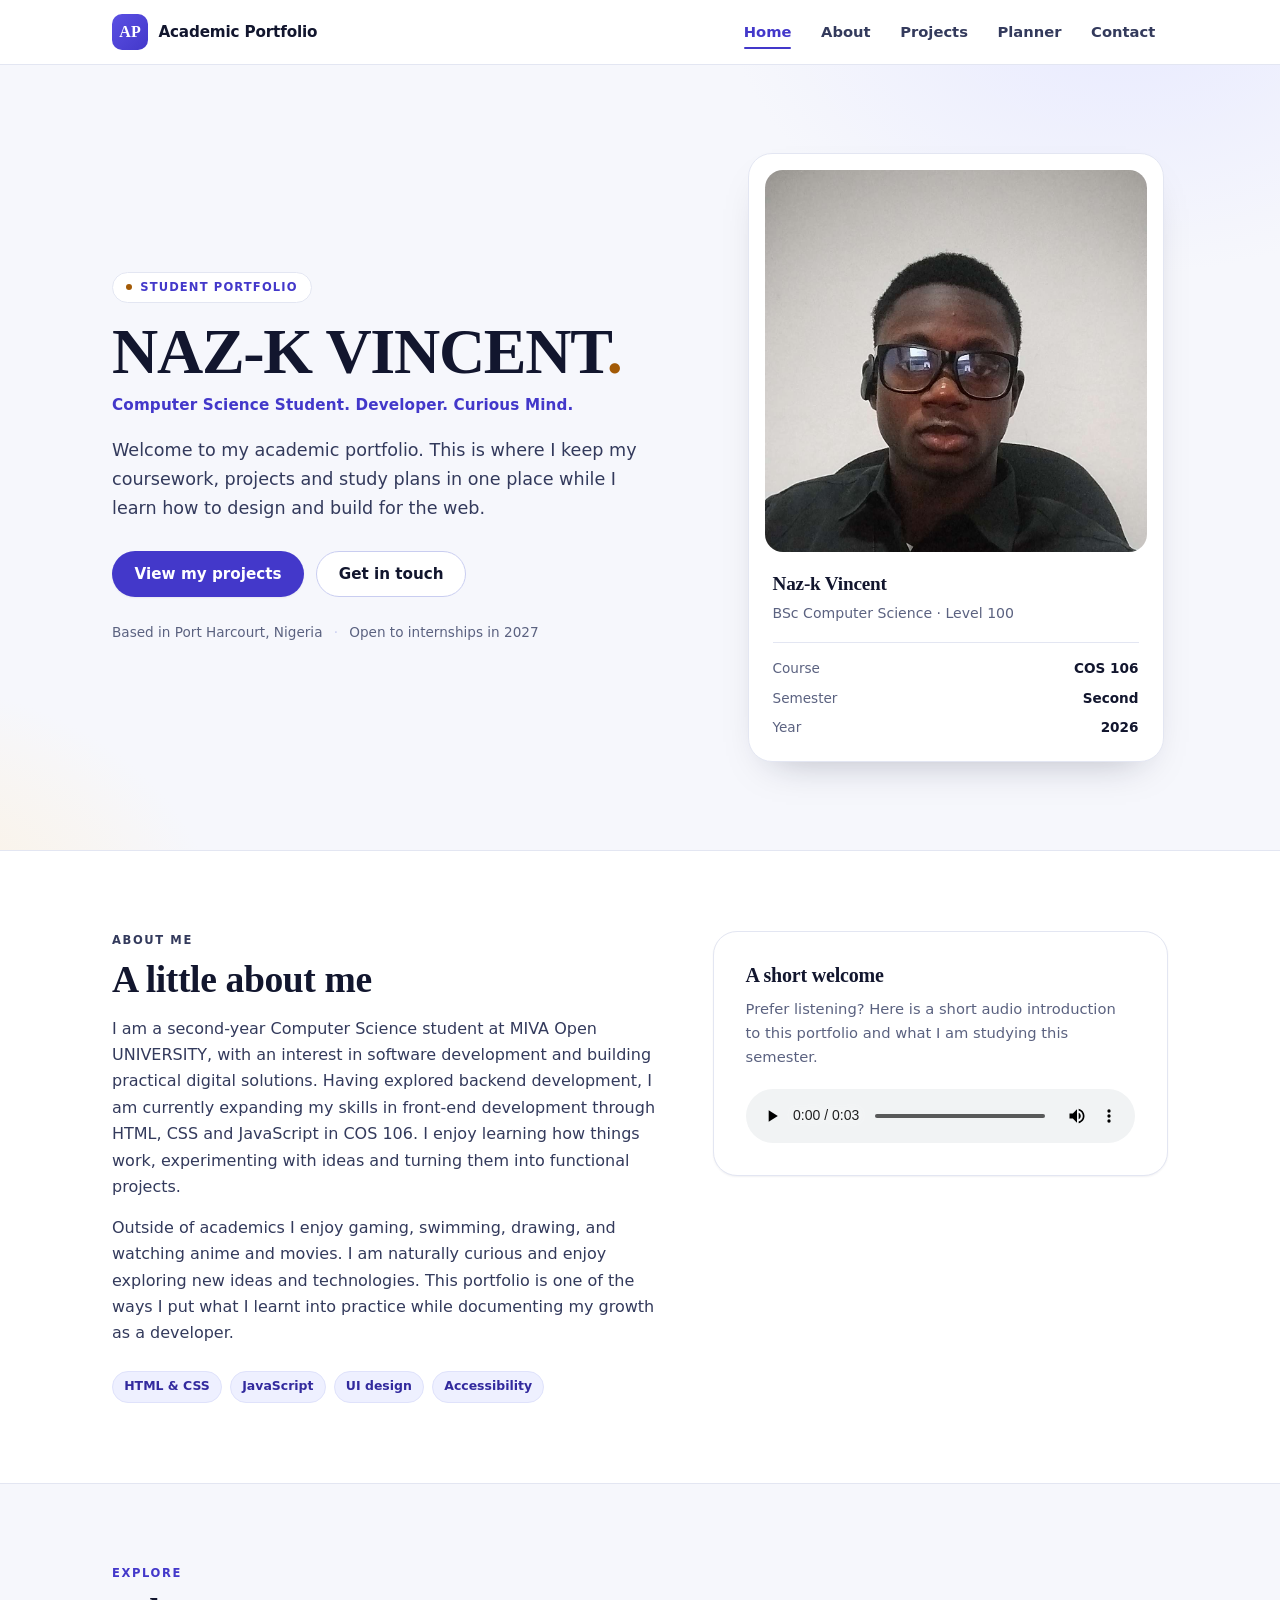
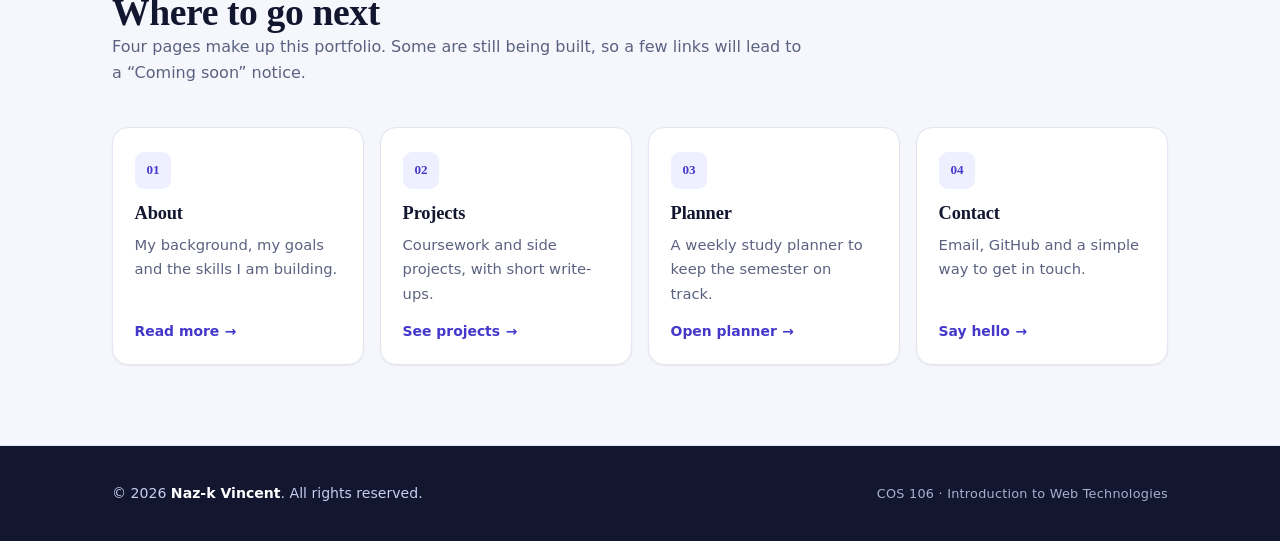
==== index.html @ e537ea24 "Stage 2 & 3: About and Projects pages - 14/11/2026 Adds the About page with a JS-built filterable sk" ====
<!DOCTYPE html>
<html lang="en">
<head>
  <meta charset="utf-8">
  <meta name="viewport" content="width=device-width, initial-scale=1">
  <title>Naz-k Vincent | Student Portfolio — COS 106</title>
  <meta name="description" content="Student portfolio of Naz-k Vincent, built for COS 106 — Introduction to Web Technologies. Explore my biography, projects, study planner and contact details.">
  <meta name="author" content="Naz-k Vincent">
  <meta name="theme-color" content="#ffffff">
  <link rel="icon" href="images/favicon.svg" type="image/svg+xml">
  <link rel="stylesheet" href="css/style.css">
  <!-- If JavaScript is switched off the menu cannot be toggled, so show the
       links and hide the hamburger button instead of trapping them. -->
  <noscript>
    <style>
      .nav-toggle { display: none; }
      .primary-nav { display: block !important; }
    </style>
  </noscript>
</head>
<body>
  <a class="skip-link" href="#main">Skip to main content</a>

  <header class="site-header">
    <div class="container header-inner">
      <a class="brand" href="index.html">
        <span class="brand-mark" aria-hidden="true">AP</span>
        <span class="brand-text">Academic Portfolio</span>
      </a>

      <button class="nav-toggle" type="button" aria-expanded="false" aria-controls="primary-nav" aria-label="Menu">
        <span class="nav-toggle-bar" aria-hidden="true"></span>
        <span class="nav-toggle-bar" aria-hidden="true"></span>
        <span class="nav-toggle-bar" aria-hidden="true"></span>
      </button>

      <nav class="primary-nav" id="primary-nav" aria-label="Main">
        <ul class="nav-list">
          <li><a class="nav-link" href="index.html" aria-current="page">Home</a></li>
          <li><a class="nav-link" href="about.html">About</a></li>
          <li><a class="nav-link" href="projects.html">Projects</a></li>
          <li><a class="nav-link" href="planner.html">Planner</a></li>
          <li><a class="nav-link" href="contact.html">Contact</a></li>
        </ul>
      </nav>
    </div>
  </header>

  <main id="main">
    <!-- Hero: who this portfolio belongs to and what it is for -->
    <section class="hero" aria-labelledby="hero-title">
      <div class="container hero-grid">
        <div class="hero-copy">
          <p class="eyebrow">Student portfolio</p>
          <h1 class="hero-title" id="hero-title">NAZ-K VINCENT<span class="dot">.</span></h1>
          <p class="hero-role">Computer Science Student. Developer. Curious Mind.</p>
          <p class="hero-lead">
            Welcome to my academic portfolio. This is where I keep my coursework,
            projects and study plans in one place while I learn how to design and
            build for the web.
          </p>
          <div class="hero-actions">
            <a class="btn btn-primary" href="projects.html">View my projects</a>
            <a class="btn btn-ghost" href="contact.html">Get in touch</a>
          </div>
          <p class="hero-meta">
            <span>Based in Port Harcourt, Nigeria</span>
            <span class="hero-meta-item">Open to internships in 2027</span>
          </p>
        </div>

        <article class="profile-card" aria-label="Profile summary">
          <img class="profile-photo" src="images/my-profile.jpeg" alt="Portrait of Naz-k Vincent" width="1080" height="1920">
          <div class="profile-body">
            <p class="profile-name">Naz-k Vincent</p>
            <p class="profile-role">BSc Computer Science · Level 100</p>
            <dl class="profile-facts">
              <div class="profile-fact">
                <dt>Course</dt>
                <dd>COS 106</dd>
              </div>
              <div class="profile-fact">
                <dt>Semester</dt>
                <dd>Second</dd>
              </div>
              <div class="profile-fact">
                <dt>Year</dt>
                <dd>2026</dd>
              </div>
            </dl>
          </div>
        </article>
      </div>
    </section>

    <!-- Short biography plus the welcome audio -->
    <section class="section" aria-labelledby="about-title">
      <div class="container split">
        <div class="bio">
          <p class="section-label">About me</p>
          <h2 class="section-title" id="about-title">A little about me</h2>
          <p>
            I am a second-year Computer Science student at MIVA Open UNIVERSITY,
            with an interest in software development and building practical digital solutions.
            Having explored backend development, I am currently expanding my skills in front-end development through HTML,
            CSS and JavaScript in COS 106. I enjoy learning how things work, experimenting with ideas and turning them
            into functional projects.
          </p>
          <p>
            Outside of academics I enjoy gaming, swimming, drawing, and watching anime and movies. I am naturally curious and enjoy
            exploring new ideas and technologies. This portfolio is one of the ways I put what I learnt into practice while documenting
            my growth as a developer.
          </p>
          <ul class="tag-list" aria-label="Interests">
            <li class="tag">HTML &amp; CSS</li>
            <li class="tag">JavaScript</li>
            <li class="tag">UI design</li>
            <li class="tag">Accessibility</li>
          </ul>
        </div>

        <article class="panel" aria-labelledby="audio-title">
          <h3 class="panel-title" id="audio-title">A short welcome</h3>
          <p>
            Prefer listening? Here is a short audio introduction to this
            portfolio and what I am studying this semester.
          </p>
          <audio class="audio-player" controls preload="metadata" src="media/welcome-intro.wav">
            Your browser does not support the audio element.
            <a href="media/welcome-intro.wav">Download the welcome audio</a> instead.
          </audio>
        </article>
      </div>
    </section>

    <!-- Quick links to the other pages -->
    <section class="section section-alt" aria-labelledby="explore-title">
      <div class="container">
        <p class="section-label">Explore</p>
        <h2 class="section-title" id="explore-title">Where to go next</h2>
        <p class="section-lead">
          Four pages make up this portfolio. Some are still being built, so a
          few links will lead to a “Coming soon” notice.
        </p>

        <div class="card-grid">
          <a class="card" href="about.html">
            <span class="card-index" aria-hidden="true">01</span>
            <h3 class="card-title">About</h3>
            <p class="card-text">My background, my goals and the skills I am building.</p>
            <span class="card-arrow">Read more <span aria-hidden="true">→</span></span>
          </a>

          <a class="card" href="projects.html">
            <span class="card-index" aria-hidden="true">02</span>
            <h3 class="card-title">Projects</h3>
            <p class="card-text">Coursework and side projects, with short write-ups.</p>
            <span class="card-arrow">See projects <span aria-hidden="true">→</span></span>
          </a>

          <a class="card" href="planner.html">
            <span class="card-index" aria-hidden="true">03</span>
            <h3 class="card-title">Planner</h3>
            <p class="card-text">A weekly study planner to keep the semester on track.</p>
            <span class="card-arrow">Open planner <span aria-hidden="true">→</span></span>
          </a>

          <a class="card" href="contact.html">
            <span class="card-index" aria-hidden="true">04</span>
            <h3 class="card-title">Contact</h3>
            <p class="card-text">Email, GitHub and a simple way to get in touch.</p>
            <span class="card-arrow">Say hello <span aria-hidden="true">→</span></span>
          </a>
        </div>
      </div>
    </section>
  </main>

  <footer class="site-footer">
    <div class="container footer-inner">
      <p class="footer-copy">© 2026 <strong>Naz-k Vincent</strong>. All rights reserved.</p>
      <p class="footer-meta">COS 106 · Introduction to Web Technologies</p>
    </div>
  </footer>

  <script src="js/main.js"></script>
</body>
</html>
---- css/style.css ----
/* ==========================================================================
   Academic Portfolio — shared stylesheet
   COS 106 · Stage 1

   Mobile-first: the base rules below style the phone layout, and each
   @media (min-width: ...) block adds the wider layouts on top.

   Contents
     1. Design tokens (CSS variables)
     2. Base reset and typography
     3. Layout helpers
     4. Header and navigation
     5. Buttons
     6. Hero
     7. Sections, cards and panels
     8. Footer
     9. Placeholder pages
    10. About page
    11. Projects page
    12. Keyframes and reduced motion
   ========================================================================== */

/* 1. Design tokens --------------------------------------------------------
   Every colour/spacing value lives here once. Change a value here and it
   updates across every page, because all pages share this one file. */
:root {
  /* Text colours */
  --ink: #12162e;            /* headings, main text */
  --ink-2: #333a5c;          /* nav links, secondary text */
  --muted: #5b6280;          /* captions, descriptions */

  /* Surfaces and borders */
  --bg: #ffffff;
  --bg-soft: #f6f7fc;
  --line: #e3e6f2;
  --line-strong: #c9cdf0;

  /* Brand colours */
  --accent: #4338ca;         /* indigo: buttons, links, active nav */
  --accent-strong: #322a9e;
  --accent-soft: #eef0ff;
  --gold: #a35a06;           /* small warm accent, readable on white */
  --gold-soft: #fdf4e6;

  /* Type */
  --font-sans: "Segoe UI", system-ui, -apple-system, "Helvetica Neue", Arial, sans-serif;
  --font-display: "Iowan Old Style", "Palatino Linotype", Palatino, Georgia, "Times New Roman", serif;

  /* Effects and shape */
  --shadow-sm: 0 1px 2px rgba(18, 22, 46, 0.06);
  --shadow-md: 0 18px 40px -24px rgba(18, 22, 46, 0.35);
  --radius-sm: 10px;
  --radius: 16px;
  --radius-lg: 24px;

  /* Layout */
  --max-width: 1120px;
  --gutter: 1.25rem;
  --section-gap: clamp(2.75rem, 7vw, 5rem);

  color-scheme: light;
}

/* 2. Base reset and typography ------------------------------------------- */
*,
*::before,
*::after {
  box-sizing: border-box;
}

html {
  -webkit-text-size-adjust: 100%;
  scroll-behavior: smooth;
}

body {
  /* Flex column keeps the footer at the bottom of short pages. */
  display: flex;
  flex-direction: column;
  min-height: 100vh;
  min-height: 100dvh;
  margin: 0;
  background: var(--bg);
  color: var(--ink);
  font-family: var(--font-sans);
  font-size: 1rem;
  line-height: 1.65;
  -webkit-font-smoothing: antialiased;
}

main {
  /* flex: 1 pushes the footer down when the page is short. */
  flex: 1 0 auto;
}

h1,
h2,
h3 {
  margin: 0;
  font-family: var(--font-display);
  font-weight: 700;
  line-height: 1.15;
  letter-spacing: -0.01em;
}

p {
  margin: 0;
}

a {
  color: var(--accent);
  text-underline-offset: 2px;
}

img {
  display: block;
  max-width: 100%;
  height: auto;
}

code {
  font-family: "Consolas", "Courier New", monospace;
}

/* A single visible focus ring for keyboards, everywhere on the site. */
:focus-visible {
  outline: 2px solid var(--accent);
  outline-offset: 3px;
}

::selection {
  background: var(--accent);
  color: #ffffff;
}

/* 3. Layout helpers ------------------------------------------------------ */
.container {
  width: 100%;
  max-width: var(--max-width);
  margin-inline: auto;
  padding-inline: var(--gutter);
}

/* Hides text visually but keeps it available to screen readers. */
.visually-hidden {
  position: absolute;
  width: 1px;
  height: 1px;
  margin: -1px;
  padding: 0;
  overflow: hidden;
  clip: rect(0 0 0 0);
  white-space: nowrap;
  border: 0;
}

/* Keyboard users get this link as the very first thing on the page. */
.skip-link {
  position: absolute;
  top: 0.75rem;
  left: 0.75rem;
  z-index: 100;
  padding: 0.6rem 1rem;
  border-radius: var(--radius-sm);
  background: var(--ink);
  color: #ffffff;
  font-weight: 600;
  text-decoration: none;
  transform: translateY(-200%);
  transition: transform 0.2s ease;
}

.skip-link:focus {
  transform: translateY(0);
}

/* 4. Header and navigation ----------------------------------------------- */
.site-header {
  position: sticky;
  top: 0;
  z-index: 50;
  background: rgba(255, 255, 255, 0.94);
  border-bottom: 1px solid var(--line);
  -webkit-backdrop-filter: blur(10px);
  backdrop-filter: blur(10px);
}

.header-inner {
  display: flex;
  flex-wrap: wrap;
  align-items: center;
  justify-content: space-between;
  gap: 0.5rem 0.75rem;
  padding-block: 0.75rem;
}

.brand {
  display: inline-flex;
  align-items: center;
  gap: 0.65rem;
  color: var(--ink);
  font-size: 0.95rem;
  font-weight: 700;
  letter-spacing: -0.01em;
  text-decoration: none;
  white-space: nowrap;
}

.brand-mark {
  display: grid;
  place-items: center;
  width: 2.25rem;
  height: 2.25rem;
  border-radius: var(--radius-sm);
  background: linear-gradient(135deg, #5b50e3, var(--accent));
  color: #ffffff;
  font-family: var(--font-display);
  font-size: 1rem;
  font-weight: 700;
  letter-spacing: 0;
}

/* Hamburger button: three bars drawn with spans (visible only on mobile). */
.nav-toggle {
  display: inline-flex;
  flex-direction: column;
  justify-content: center;
  gap: 5px;
  width: 2.75rem;
  height: 2.75rem;
  padding: 0;
  border: 1px solid var(--line);
  border-radius: var(--radius-sm);
  background: #ffffff;
  cursor: pointer;
  transition: border-color 0.2s ease, background-color 0.2s ease;
}

.nav-toggle:hover {
  border-color: var(--line-strong);
  background: var(--bg-soft);
}

.nav-toggle-bar {
  display: block;
  width: 18px;
  height: 2px;
  margin-inline: auto;
  border-radius: 2px;
  background: var(--ink);
  transition: transform 0.25s ease, opacity 0.2s ease;
}

/* When the menu is open (aria-expanded="true") the bars form an X.
   Setting the attribute in JS is enough to trigger this CSS. */
.nav-toggle[aria-expanded="true"] .nav-toggle-bar:nth-child(1) {
  transform: translateY(7px) rotate(45deg);
}

.nav-toggle[aria-expanded="true"] .nav-toggle-bar:nth-child(2) {
  opacity: 0;
}

.nav-toggle[aria-expanded="true"] .nav-toggle-bar:nth-child(3) {
  transform: translateY(-7px) rotate(-45deg);
}

/* Mobile menu panel: hidden until JS adds .is-open. It sits on its own
   row inside the header because of flex-wrap on .header-inner. */
.primary-nav {
  display: none;
  flex-basis: 100%;
  padding-block: 0.35rem 0.15rem;
  border-top: 1px solid var(--line);
  margin-top: 0.35rem;
}

.primary-nav.is-open {
  display: block;
  animation: nav-in 0.22s ease both;
}

.nav-list {
  display: flex;
  flex-direction: column;
  gap: 0.15rem;
  margin: 0;
  padding: 0;
  list-style: none;
}

.nav-link {
  display: block;
  padding: 0.65rem 0.75rem;
  border-radius: 8px;
  color: var(--ink-2);
  font-size: 0.95rem;
  font-weight: 600;
  text-decoration: none;
  transition: background-color 0.2s ease, color 0.2s ease;
}

.nav-link:hover {
  background: var(--bg-soft);
  color: var(--accent);
}

/* The current page is marked with aria-current="page" in the HTML.
   Styling that attribute means the visual state can never drift out of
   sync with what a screen reader is told. */
.nav-link[aria-current="page"] {
  background: var(--accent-soft);
  color: var(--accent);
}

/* 5. Buttons ------------------------------------------------------------- */
.btn {
  display: inline-flex;
  align-items: center;
  justify-content: center;
  gap: 0.5rem;
  padding: 0.8rem 1.35rem;
  border: 1px solid transparent;
  border-radius: 999px;
  font-family: inherit;
  font-size: 0.95rem;
  font-weight: 600;
  line-height: 1.2;
  text-decoration: none;
  cursor: pointer;
  transition: transform 0.2s ease, background-color 0.2s ease,
    border-color 0.2s ease, color 0.2s ease, box-shadow 0.2s ease;
}

.btn-primary {
  background: var(--accent);
  color: #ffffff;
  box-shadow: var(--shadow-sm);
}

.btn-primary:hover {
  background: var(--accent-strong);
  box-shadow: var(--shadow-md);
  transform: translateY(-2px);
}

.btn-ghost {
  background: #ffffff;
  border-color: var(--line-strong);
  color: var(--ink);
}

.btn-ghost:hover {
  border-color: var(--accent);
  color: var(--accent);
  transform: translateY(-2px);
}

/* 6. Hero ---------------------------------------------------------------- */
.hero {
  position: relative;
  isolation: isolate;
  overflow: hidden;
  padding-block: clamp(2.5rem, 8vw, 5.5rem);
  background: var(--bg-soft);
  border-bottom: 1px solid var(--line);
}

/* Two soft colour washes behind the hero content. */
.hero::before {
  content: "";
  position: absolute;
  inset: 0;
  z-index: -1;
  background: radial-gradient(42rem 30rem at 88% -10%, #e7e9ff 0%, transparent 60%),
    radial-gradient(36rem 26rem at -10% 110%, #fdf1dc 0%, transparent 60%);
}

.hero-grid {
  display: grid;
  gap: clamp(2rem, 6vw, 3.5rem);
  align-items: center;
}

.hero-copy > * {
  /* Each direct child fades up on load; the delays stagger them. */
  animation: rise-in 0.7s cubic-bezier(0.2, 0.7, 0.3, 1) both;
}

.hero-copy > :nth-child(1) {
  animation-delay: 0.04s;
}

.hero-copy > :nth-child(2) {
  animation-delay: 0.1s;
}

.hero-copy > :nth-child(3) {
  animation-delay: 0.16s;
}

.hero-copy > :nth-child(4) {
  animation-delay: 0.22s;
}

.hero-copy > :nth-child(5) {
  animation-delay: 0.28s;
}

.hero-copy > :nth-child(6) {
  animation-delay: 0.34s;
}

.eyebrow {
  display: inline-flex;
  align-items: center;
  gap: 0.5rem;
  padding: 0.3rem 0.8rem;
  border: 1px solid var(--line);
  border-radius: 999px;
  background: #ffffff;
  color: var(--accent);
  font-size: 0.72rem;
  font-weight: 700;
  letter-spacing: 0.1em;
  text-transform: uppercase;
}

.eyebrow::before {
  content: "";
  width: 0.4rem;
  height: 0.4rem;
  border-radius: 50%;
  background: var(--gold);
}

.hero-title {
  margin-top: 1rem;
  font-size: clamp(2.4rem, 6vw, 4rem);
  line-height: 1.02;
  letter-spacing: -0.02em;
}

/* The full stop after the name, in the warm accent colour. */
.hero-title .dot {
  color: var(--gold);
}

.hero-role {
  margin-top: 0.6rem;
  color: var(--accent);
  font-size: 0.95rem;
  font-weight: 600;
  letter-spacing: 0.01em;
}

.hero-lead {
  max-width: 34rem;
  margin-top: 1.1rem;
  color: var(--ink-2);
  font-size: 1.05rem;
}

.hero-actions {
  display: flex;
  flex-wrap: wrap;
  gap: 0.75rem;
  margin-top: 1.75rem;
}

.hero-meta {
  display: flex;
  flex-wrap: wrap;
  gap: 0.25rem 0.7rem;
  margin-top: 1.5rem;
  color: var(--muted);
  font-size: 0.85rem;
}

/* The bullet belongs to the second item, so it can never be left hanging
   at the end of a line when the text wraps on a narrow screen. */
.hero-meta-item::before {
  content: "·";
  margin-right: 0.7rem;
  color: var(--line-strong);
}

/* Profile card ---------------------------------------------------------- */
.profile-card {
  width: 100%;
  max-width: 26rem;
  justify-self: center;
  padding: 1rem;
  border: 1px solid var(--line);
  border-radius: var(--radius-lg);
  background: #ffffff;
  box-shadow: var(--shadow-md);
  animation: rise-in 0.8s cubic-bezier(0.2, 0.7, 0.3, 1) 0.2s both;
}

.profile-photo {
  width: 100%;
  aspect-ratio: 1 / 1;
  object-fit: cover;
  border-radius: calc(var(--radius-lg) - 6px);
  background: var(--accent-soft);
}

.profile-body {
  padding: 1rem 0.5rem 0.4rem;
}

.profile-name {
  font-family: var(--font-display);
  font-size: 1.2rem;
  font-weight: 700;
  letter-spacing: -0.01em;
}

.profile-role {
  margin-top: 0.15rem;
  color: var(--muted);
  font-size: 0.88rem;
}

.profile-facts {
  display: grid;
  gap: 0.45rem;
  margin: 1rem 0 0;
  padding-top: 0.9rem;
  border-top: 1px solid var(--line);
}

.profile-fact {
  display: flex;
  align-items: baseline;
  justify-content: space-between;
  gap: 1rem;
  font-size: 0.85rem;
}

.profile-fact dt {
  color: var(--muted);
}

.profile-fact dd {
  margin: 0;
  font-weight: 600;
  text-align: right;
}

/* Small print used for placeholder instructions. */
.note {
  margin-top: 1rem;
  color: var(--muted);
  font-size: 0.78rem;
  line-height: 1.55;
}

.note code {
  padding: 0.05em 0.3em;
  border: 1px solid var(--line);
  border-radius: 4px;
  background: var(--bg-soft);
  font-size: 0.95em;
  overflow-wrap: anywhere; /* long file names may break instead of overflowing */
}

/* 7. Sections, cards and panels ----------------------------------------- */
.section {
  padding-block: var(--section-gap);
}

.section-alt {
  background: var(--bg-soft);
  border-top: 1px solid var(--line);
  border-bottom: 1px solid var(--line);
}

.section-label {
  margin-bottom: 0.5rem;
  color: var(--accent);
  font-size: 0.72rem;
  font-weight: 700;
  letter-spacing: 0.14em;
  text-transform: uppercase;
}

.section-title {
  font-size: clamp(1.7rem, 3.4vw, 2.35rem);
}

.section-lead {
  max-width: 44rem;
  color: var(--muted);
  font-size: 1rem;
}

/* About section: text column + audio panel column. */
.split {
  display: grid;
  gap: 1.75rem;
}

.bio .section-title {
  margin-bottom: 0.9rem;
}

.bio p + p {
  margin-top: 0.9rem;
}

.bio p {
  max-width: 62ch; /* keeps lines comfortable to read on wide tablets */
  color: var(--ink-2);
}

.tag-list {
  display: flex;
  flex-wrap: wrap;
  gap: 0.5rem;
  margin: 1.5rem 0 0;
  padding: 0;
  list-style: none;
}

.tag {
  padding: 0.3rem 0.7rem;
  border: 1px solid #dfe2fb;
  border-radius: 999px;
  background: var(--accent-soft);
  color: var(--accent-strong);
  font-size: 0.78rem;
  font-weight: 600;
}

.panel {
  padding: clamp(1.4rem, 4vw, 2rem);
  border: 1px solid var(--line);
  border-radius: var(--radius-lg);
  background: #ffffff;
  box-shadow: var(--shadow-sm);
}

.panel-title {
  font-size: 1.25rem;
}

.panel p {
  margin-top: 0.6rem;
  color: var(--muted);
  font-size: 0.92rem;
}

.audio-player {
  display: block;
  width: 100%;
  margin-top: 1.25rem;
  border-radius: var(--radius-sm);
}

/* Quick-link cards */
.card-grid {
  display: grid;
  gap: 1rem;
  margin-top: clamp(1.75rem, 4vw, 2.5rem);
}

.card {
  display: flex;
  flex-direction: column;
  gap: 0.55rem;
  padding: 1.5rem 1.35rem 1.3rem;
  border: 1px solid var(--line);
  border-radius: var(--radius);
  background: #ffffff;
  box-shadow: var(--shadow-sm);
  color: inherit;
  text-decoration: none;
  transition: transform 0.25s ease, box-shadow 0.25s ease, border-color 0.25s ease;
}

/* Hover lift: the transition above makes it smooth, not jumpy. */
.card:hover,
.card:focus-visible {
  transform: translateY(-5px);
  border-color: var(--line-strong);
  box-shadow: var(--shadow-md);
}

.card:hover .card-arrow {
  transform: translateX(4px);
}

.card-index {
  display: grid;
  place-items: center;
  width: 2.3rem;
  height: 2.3rem;
  margin-bottom: 0.35rem;
  border-radius: 9px;
  background: var(--accent-soft);
  color: var(--accent);
  font-family: var(--font-display);
  font-size: 0.82rem;
  font-weight: 700;
}

.card-title {
  font-size: 1.15rem;
}

.card-text {
  color: var(--muted);
  font-size: 0.92rem;
}

.card-arrow {
  display: inline-flex;
  align-items: center;
  gap: 0.35rem;
  margin-top: auto;
  padding-top: 0.35rem;
  color: var(--accent);
  font-size: 0.87rem;
  font-weight: 600;
  transition: transform 0.25s ease;
}

/* 8. Footer -------------------------------------------------------------- */
.site-footer {
  padding-block: 2.25rem;
  background: var(--ink);
  color: #c9cdf0;
}

.footer-inner {
  display: flex;
  flex-wrap: wrap;
  align-items: center;
  justify-content: space-between;
  gap: 0.75rem 1.5rem;
}

.footer-copy {
  font-size: 0.88rem;
}

.footer-copy strong {
  color: #ffffff;
  font-weight: 600;
}

.footer-meta {
  color: #a9b0d0;
  font-size: 0.8rem;
  letter-spacing: 0.02em;
}

/* 9. Placeholder pages --------------------------------------------------- */
.placeholder-main {
  padding-block: clamp(3rem, 9vw, 6rem);
}

.page-title {
  margin-top: 0.9rem;
  font-size: clamp(2rem, 5vw, 3rem);
}

.placeholder-panel {
  max-width: 40rem;
  margin-top: 1.75rem;
  padding: clamp(1.75rem, 5vw, 3rem);
  border: 1px dashed var(--line-strong);
  border-radius: var(--radius-lg);
  background: var(--bg-soft);
}

.placeholder-panel h2 {
  font-size: 1.4rem;
}

.placeholder-panel p {
  margin-top: 0.65rem;
  color: var(--muted);
}

.placeholder-panel .btn {
  margin-top: 1.5rem;
}

/* 10. About page ---------------------------------------------------------- */
/* The intro band echoes the homepage hero so the two pages feel related. */
.about-hero {
  position: relative;
  isolation: isolate;
  overflow: hidden;
  padding-block: clamp(2.5rem, 7vw, 4.5rem);
  background: var(--bg-soft);
  border-bottom: 1px solid var(--line);
}

.about-hero::before {
  content: "";
  position: absolute;
  inset: 0;
  z-index: -1;
  background: radial-gradient(38rem 24rem at 90% -20%, #e7e9ff 0%, transparent 65%),
    radial-gradient(30rem 22rem at -10% 120%, #fdf1dc 0%, transparent 65%);
}

.about-hero-inner {
  max-width: 52rem;
}

.about-hero .page-title {
  margin-top: 1rem;
  font-size: clamp(2.4rem, 6vw, 3.5rem);
}

.page-title .dot {
  color: var(--gold);
}

.about-hero-lead {
  max-width: 44rem;
  margin-top: 1rem;
  color: var(--ink-2);
  font-size: 1.05rem;
}

/* Every main block on the page fades up once when the page loads. */
.about-section {
  padding-block: var(--section-gap);
  animation: rise-in 0.65s cubic-bezier(0.2, 0.7, 0.3, 1) both;
}

.about-section-head {
  max-width: 46rem;
}

.about-section .section-lead {
  margin-top: 0.65rem;
}

.about-copy {
  max-width: 62ch;
  color: var(--ink-2);
}

.about-copy p + p {
  margin-top: 0.9rem;
}

/* Education timeline ---------------------------------------------------- */
.timeline {
  display: grid;
  gap: 1.75rem;
  margin: 2rem 0 0;
  padding: 0 0 0 1.5rem;
  border-left: 2px solid var(--line-strong);
  list-style: none;
}

.timeline-item {
  position: relative;
}

.timeline-item::before {
  content: "";
  position: absolute;
  top: 0.4rem;
  left: calc(-1.5rem - 9px);
  width: 12px;
  height: 12px;
  border: 2px solid var(--bg);
  border-radius: 50%;
  background: var(--accent);
  box-shadow: 0 0 0 3px var(--accent-soft);
}

.timeline-date {
  margin-bottom: 0.3rem;
  color: var(--accent);
  font-size: 0.76rem;
  font-weight: 700;
  letter-spacing: 0.08em;
  text-transform: uppercase;
}

.timeline-title {
  font-size: 1.15rem;
}

.timeline-place {
  margin-top: 0.2rem;
  color: var(--ink-2);
  font-size: 0.94rem;
}

.timeline-note {
  max-width: 60ch;
  margin-top: 0.4rem;
  color: var(--muted);
  font-size: 0.9rem;
}

/* Courses table --------------------------------------------------------- */
/* The wrapper scrolls horizontally on small screens instead of squashing
   the columns. It is focusable so keyboard users can scroll it too. */
.table-scroll {
  margin-top: 1.75rem;
  overflow-x: auto;
  border: 1px solid var(--line);
  border-radius: var(--radius);
  background: #ffffff;
  box-shadow: var(--shadow-sm);
  -webkit-overflow-scrolling: touch;
}

.courses-table {
  width: 100%;
  min-width: 46rem;
  border-collapse: collapse;
  font-size: 0.92rem;
}

.courses-table caption {
  padding: 1rem 1.25rem 0.85rem;
  border-bottom: 1px solid var(--line);
  color: var(--muted);
  font-size: 0.82rem;
  text-align: left;
}

.courses-table th,
.courses-table td {
  padding: 0.8rem 1rem;
  border-bottom: 1px solid var(--line);
  text-align: left;
  vertical-align: top;
}

.courses-table thead th {
  background: var(--bg-soft);
  color: var(--ink-2);
  font-size: 0.74rem;
  letter-spacing: 0.08em;
  text-transform: uppercase;
  white-space: nowrap;
}

.courses-table tbody th {
  color: var(--ink);
  font-weight: 700;
  white-space: nowrap;
}

.courses-table td {
  color: var(--ink-2);
}

.courses-table tbody tr:last-child th,
.courses-table tbody tr:last-child td {
  border-bottom: 0;
}

.courses-table tbody tr:hover {
  background: #fafbff;
}

/* Status pills always include words, so colour is never the only signal. */
.status {
  display: inline-block;
  padding: 0.2rem 0.55rem;
  border-radius: 999px;
  font-size: 0.7rem;
  font-weight: 700;
  letter-spacing: 0.05em;
  text-transform: uppercase;
  white-space: nowrap;
}

.status-done {
  background: #e6f4ea;
  color: #146c37;
}

.status-active {
  background: var(--accent-soft);
  color: var(--accent-strong);
}

.status-next {
  background: var(--gold-soft);
  color: #7a4303;
}

/* Career goals ---------------------------------------------------------- */
.about-split {
  display: grid;
  gap: 1.75rem;
  margin-top: 1.75rem;
}

.goal-list {
  display: grid;
  gap: 0.75rem;
  margin: 0;
  padding: 0;
  list-style: none;
  counter-reset: goal;
}

.goal-list li {
  position: relative;
  padding: 0.9rem 1rem 0.9rem 3rem;
  border: 1px solid var(--line);
  border-radius: var(--radius-sm);
  background: #ffffff;
  color: var(--ink-2);
  font-size: 0.92rem;
  box-shadow: var(--shadow-sm);
}

.goal-list li::before {
  counter-increment: goal;
  content: counter(goal, decimal-leading-zero);
  position: absolute;
  top: 0.95rem;
  left: 1rem;
  color: var(--accent);
  font-family: var(--font-display);
  font-size: 0.85rem;
  font-weight: 700;
}

/* Skills (the cards and groups are created by js/about.js) -------------- */
.skills-controls {
  display: flex;
  flex-wrap: wrap;
  gap: 0.5rem;
  margin-top: 1.75rem;
}

.filter-btn {
  padding: 0.5rem 0.95rem;
  border: 1px solid var(--line-strong);
  border-radius: 999px;
  background: #ffffff;
  color: var(--ink-2);
  font-family: inherit;
  font-size: 0.82rem;
  font-weight: 600;
  cursor: pointer;
  transition: transform 0.2s ease, border-color 0.2s ease, color 0.2s ease,
    background-color 0.2s ease;
}

.filter-btn:hover {
  border-color: var(--accent);
  color: var(--accent);
  transform: translateY(-1px);
}

/* Styled from aria-pressed, the same pattern as the active nav link. */
.filter-btn[aria-pressed="true"] {
  border-color: var(--accent);
  background: var(--accent);
  color: #ffffff;
}

.skills-status {
  min-height: 1.3em;
  margin-top: 1rem;
  color: var(--muted);
  font-size: 0.82rem;
}

.skills-groups {
  display: grid;
  gap: 1.9rem;
  margin-top: 0.6rem;
}

.skill-group-title {
  display: flex;
  align-items: center;
  gap: 0.75rem;
  font-size: 1.05rem;
}

.skill-group-title::after {
  content: "";
  flex: 1;
  height: 1px;
  background: var(--line);
}

.skills-grid {
  display: grid;
  /* auto-fit makes as many columns as fit; no extra media query needed. */
  grid-template-columns: repeat(auto-fit, minmax(13.5rem, 1fr));
  gap: 0.8rem;
  margin: 0.9rem 0 0;
  padding: 0;
  list-style: none;
}

.skill-card {
  padding: 1rem 1.1rem;
  border: 1px solid var(--line);
  border-radius: var(--radius-sm);
  background: #ffffff;
  box-shadow: var(--shadow-sm);
  transition: transform 0.25s ease, box-shadow 0.25s ease, border-color 0.25s ease;
}

.skill-card:hover {
  transform: translateY(-3px);
  border-color: var(--line-strong);
  box-shadow: var(--shadow-md);
}

.skill-head {
  display: flex;
  align-items: center;
  justify-content: space-between;
  gap: 0.75rem;
}

.skill-name {
  min-width: 0;
  color: var(--ink);
  font-size: 0.93rem;
  font-weight: 600;
}

/* Proficiency label: a small, quiet badge aligned to the right. */
.skill-badge {
  flex-shrink: 0;
  display: inline-flex;
  align-items: center;
  padding: 0.15rem 0.6rem;
  border: 1px solid var(--line-strong);
  border-radius: 999px;
  background: var(--accent-soft);
  color: var(--accent);
  font-size: 0.72rem;
  font-weight: 600;
  line-height: 1.5;
  letter-spacing: 0.01em;
  white-space: nowrap;
}

/* On very narrow screens, let a badge drop to its own line, still right-aligned. */
@media (max-width: 360px) {
  .skill-head {
    flex-wrap: wrap;
  }

  .skill-badge {
    margin-left: auto;
  }
}

/* Plain fallback shown only when JavaScript is unavailable. */
.skills-fallback {
  margin-top: 1.75rem;
  padding: 1.25rem 1.4rem;
  border: 1px dashed var(--line-strong);
  border-radius: var(--radius);
  background: var(--bg-soft);
}

.skills-fallback h3 {
  margin-top: 1.25rem;
  font-size: 1.05rem;
}

.skills-fallback h3:first-of-type {
  margin-top: 0;
}

.skills-fallback ul {
  margin: 0.45rem 0 0;
  padding-left: 0;
  list-style: none;
  color: var(--ink-2);
  font-size: 0.92rem;
}

.skills-fallback li {
  display: flex;
  align-items: center;
  justify-content: space-between;
  gap: 0.75rem;
}

.skills-fallback li + li {
  margin-top: 0.25rem;
}

.skills-fallback .level {
  flex-shrink: 0;
  padding: 0.12rem 0.55rem;
  border: 1px solid var(--line-strong);
  border-radius: 999px;
  background: var(--accent-soft);
  color: var(--accent);
  font-size: 0.75rem;
  font-weight: 600;
  line-height: 1.5;
  white-space: nowrap;
}

/* Hobbies --------------------------------------------------------------- */
.hobby-grid {
  display: grid;
  gap: 1rem;
  margin-top: clamp(1.5rem, 4vw, 2rem);
}

.hobby-card {
  padding: 1.4rem;
  border: 1px solid var(--line);
  border-radius: var(--radius);
  background: #ffffff;
  box-shadow: var(--shadow-sm);
  transition: transform 0.25s ease, box-shadow 0.25s ease, border-color 0.25s ease;
}

.hobby-card:hover {
  transform: translateY(-4px);
  border-color: var(--line-strong);
  box-shadow: var(--shadow-md);
}

.hobby-mark {
  display: grid;
  place-items: center;
  width: 2.2rem;
  height: 2.2rem;
  border-radius: 9px;
  background: var(--gold-soft);
  color: var(--gold);
  font-family: var(--font-display);
  font-size: 0.8rem;
  font-weight: 700;
}

.hobby-title {
  margin-top: 0.85rem;
  font-size: 1.08rem;
}

.hobby-text {
  margin-top: 0.4rem;
  color: var(--muted);
  font-size: 0.9rem;
}

@media (min-width: 600px) {
  .hobby-grid {
    grid-template-columns: repeat(2, minmax(0, 1fr));
  }
}

@media (min-width: 900px) {
  .about-split {
    grid-template-columns: minmax(0, 0.95fr) minmax(0, 1.05fr);
    align-items: start;
  }

  .hobby-grid {
    grid-template-columns: repeat(3, minmax(0, 1fr));
  }
}

/* 11. Projects page ------------------------------------------------------- */
/* The intro band and section wrapper mirror the About page's. They are
   written out here instead of borrowing the About class names, so that each
   page's markup describes its own content. */
.projects-hero {
  position: relative;
  isolation: isolate;
  overflow: hidden;
  padding-block: clamp(2.5rem, 7vw, 4.5rem);
  background: var(--bg-soft);
  border-bottom: 1px solid var(--line);
}

.projects-hero::before {
  content: "";
  position: absolute;
  inset: 0;
  z-index: -1;
  background: radial-gradient(38rem 24rem at 90% -20%, #e7e9ff 0%, transparent 65%),
    radial-gradient(30rem 22rem at -10% 120%, #fdf1dc 0%, transparent 65%);
}

.projects-hero-inner {
  max-width: 52rem;
}

.projects-hero .page-title {
  margin-top: 1rem;
  font-size: clamp(2.4rem, 6vw, 3.5rem);
}

.projects-hero-lead {
  max-width: 46rem;
  margin-top: 1rem;
  color: var(--ink-2);
  font-size: 1.05rem;
}

.projects-section {
  padding-block: var(--section-gap);
  animation: rise-in 0.65s cubic-bezier(0.2, 0.7, 0.3, 1) both;
}

.projects-section-head {
  max-width: 46rem;
}

.projects-section .section-lead {
  margin-top: 0.65rem;
}

/* Project cards --------------------------------------------------------- */
.project-grid {
  display: grid;
  gap: 1.25rem;
  margin-top: clamp(1.75rem, 4vw, 2.5rem);
}

.project-card {
  display: flex;
  flex-direction: column;
  overflow: hidden;
  border: 1px solid var(--line);
  border-radius: var(--radius);
  background: #ffffff;
  box-shadow: var(--shadow-sm);
  transition: transform 0.25s ease, box-shadow 0.25s ease, border-color 0.25s ease;
  animation: rise-in 0.6s cubic-bezier(0.2, 0.7, 0.3, 1) both;
}

/* Stagger the cards so they arrive one after another. */
.project-card:nth-child(2) {
  animation-delay: 0.08s;
}

.project-card:nth-child(3) {
  animation-delay: 0.16s;
}

/* focus-within means the card lifts for keyboard users too, not only when
   the mouse hovers over it. */
.project-card:hover,
.project-card:focus-within {
  transform: translateY(-5px);
  border-color: var(--line-strong);
  box-shadow: var(--shadow-md);
}

.project-shot {
  width: 100%;
  height: auto;
  aspect-ratio: 16 / 10;
  object-fit: cover;
  background: var(--accent-soft);
  border-bottom: 1px solid var(--line);
}

.project-body {
  display: flex;
  flex: 1;
  flex-direction: column;
  gap: 0.55rem;
  padding: 1.35rem 1.35rem 1.4rem;
}

.project-kicker {
  color: var(--gold);
  font-size: 0.7rem;
  font-weight: 700;
  letter-spacing: 0.12em;
  text-transform: uppercase;
}

.project-title {
  font-size: 1.3rem;
}

.project-text {
  color: var(--muted);
  font-size: 0.92rem;
}

.project-tech-label {
  /* h1-h3 are serif by default; this is a small UI label, so use sans. */
  color: var(--ink-2);
  font-family: var(--font-sans);
  font-size: 0.72rem;
  font-weight: 700;
  letter-spacing: 0.1em;
  text-transform: uppercase;
}

/* The shared .tag-list has a large top margin for the homepage bio;
   inside a card the tags sit closer to their label. */
.project-tags {
  margin-top: 0.5rem;
}

.project-actions {
  display: flex;
  flex-wrap: wrap;
  align-items: center;
  gap: 0.5rem;
  margin-top: auto;
  padding-top: 1rem;
}

/* A smaller button that fits inside a card without dominating it. */
.btn-sm {
  padding: 0.55rem 1rem;
  font-size: 0.85rem;
}

.project-private {
  color: var(--muted);
  font-size: 0.82rem;
}

@media (min-width: 600px) {
  .project-grid {
    grid-template-columns: repeat(2, minmax(0, 1fr));
  }
}

@media (min-width: 960px) {
  .project-grid {
    grid-template-columns: repeat(3, minmax(0, 1fr));
  }
}

/* Details dialog (filled by js/projects.js) ------------------------------ */
.project-dialog {
  width: min(40rem, calc(100% - 2rem));
  max-height: 85vh;
  max-height: min(85dvh, 44rem);
  margin: auto; /* keeps the modal centred in the viewport */
  padding: 0;
  overflow: hidden;
  border: 1px solid var(--line);
  border-radius: var(--radius-lg);
  background: #ffffff;
  color: var(--ink);
  box-shadow: 0 30px 80px -30px rgba(18, 22, 46, 0.5);
}

.project-dialog::backdrop {
  background: rgba(18, 22, 46, 0.55);
}

.project-dialog[open] {
  animation: dialog-in 0.28s cubic-bezier(0.2, 0.7, 0.3, 1) both;
}

.dialog-inner {
  position: relative;
  max-height: 85vh;
  max-height: min(85dvh, 44rem);
  padding: clamp(1.5rem, 5vw, 2.25rem);
  /* Leaves room for the close button in the top-right corner. */
  padding-right: clamp(3.25rem, 8vw, 3.75rem);
  overflow-y: auto;
}

.dialog-close {
  position: absolute;
  top: 0.85rem;
  right: 0.85rem;
  display: grid;
  place-items: center;
  width: 2.25rem;
  height: 2.25rem;
  padding: 0;
  border: 1px solid var(--line);
  border-radius: 50%;
  background: #ffffff;
  color: var(--ink-2);
  font-family: inherit;
  font-size: 1.25rem;
  line-height: 1;
  cursor: pointer;
  transition: background-color 0.2s ease, border-color 0.2s ease, color 0.2s ease;
}

.dialog-close:hover {
  border-color: var(--line-strong);
  background: var(--bg-soft);
  color: var(--accent);
}

.dialog-kicker {
  color: var(--gold);
  font-size: 0.7rem;
  font-weight: 700;
  letter-spacing: 0.12em;
  text-transform: uppercase;
}

.dialog-title {
  margin-top: 0.4rem;
  font-size: clamp(1.4rem, 4vw, 1.8rem);
}

.dialog-text {
  margin-top: 0.75rem;
  color: var(--ink-2);
  font-size: 0.95rem;
}

.dialog-sub {
  margin-top: 1.35rem;
  color: var(--accent);
  font-family: var(--font-sans);
  font-size: 0.72rem;
  font-weight: 700;
  letter-spacing: 0.12em;
  text-transform: uppercase;
}

.dialog-hint {
  margin-top: 1.5rem;
  padding-top: 1rem;
  border-top: 1px solid var(--line);
  color: var(--muted);
  font-size: 0.8rem;
}

/* The dialog's enter animation. Kept next to its only user rather than in
   the shared keyframes list at the bottom of the file. */
@keyframes dialog-in {
  from {
    opacity: 0;
    transform: translateY(10px) scale(0.985);
  }
  to {
    opacity: 1;
    transform: translateY(0) scale(1);
  }
}

/* 12. Keyframes ----------------------------------------------------------- */
@keyframes rise-in {
  from {
    opacity: 0;
    transform: translateY(14px);
  }
  to {
    opacity: 1;
    transform: translateY(0);
  }
}

@keyframes nav-in {
  from {
    opacity: 0;
    transform: translateY(-6px);
  }
  to {
    opacity: 1;
    transform: translateY(0);
  }
}

/* --------------------------------------------------------------------------
   Larger screens. Everything above is the mobile layout.
   -------------------------------------------------------------------------- */

/* Tablet: two cards per row. */
@media (min-width: 600px) {
  .card-grid {
    grid-template-columns: repeat(2, minmax(0, 1fr));
  }
}

/* Desktop navigation: the hamburger disappears and the links sit inline. */
@media (min-width: 820px) {
  :root {
    --gutter: 2rem;
  }

  .nav-toggle {
    display: none;
  }

  .primary-nav {
    display: block;
    flex-basis: auto;
    margin-top: 0;
    padding-block: 0;
    border-top: 0;
  }

  .nav-list {
    flex-direction: row;
    align-items: center;
    gap: 0.25rem;
  }

  .nav-link {
    position: relative;
    padding: 0.5rem 0.8rem;
    font-size: 0.92rem;
  }

  .nav-link:hover {
    background: transparent;
  }

  .nav-link[aria-current="page"] {
    background: transparent;
  }

  /* Animated underline instead of a coloured pill. */
  .nav-link::after {
    content: "";
    position: absolute;
    right: 0.8rem;
    bottom: 0.2rem;
    left: 0.8rem;
    height: 2px;
    border-radius: 2px;
    background: var(--accent);
    transform: scaleX(0);
    transform-origin: left;
    transition: transform 0.25s ease;
  }

  .nav-link:hover::after,
  .nav-link:focus-visible::after {
    transform: scaleX(1);
  }

  .nav-link[aria-current="page"]::after {
    transform: scaleX(1);
  }
}

/* Wide desktop: two-column hero and about sections, four cards per row. */
@media (min-width: 900px) {
  .hero-grid {
    grid-template-columns: minmax(0, 1.15fr) minmax(0, 0.85fr);
    gap: 3.5rem;
  }

  .split {
    grid-template-columns: minmax(0, 1.1fr) minmax(0, 0.9fr);
    gap: 2.75rem;
    align-items: start;
  }

  .hero-lead {
    font-size: 1.1rem;
  }
}

@media (min-width: 960px) {
  .card-grid {
    grid-template-columns: repeat(4, minmax(0, 1fr));
  }
}

/* Respect the visitor's operating system setting for less motion. */
@media (prefers-reduced-motion: reduce) {
  html {
    scroll-behavior: auto;
  }

  *,
  *::before,
  *::after {
    animation-duration: 0.001ms !important;
    animation-delay: 0ms !important;
    animation-iteration-count: 1 !important;
    transition-duration: 0.001ms !important;
  }
}
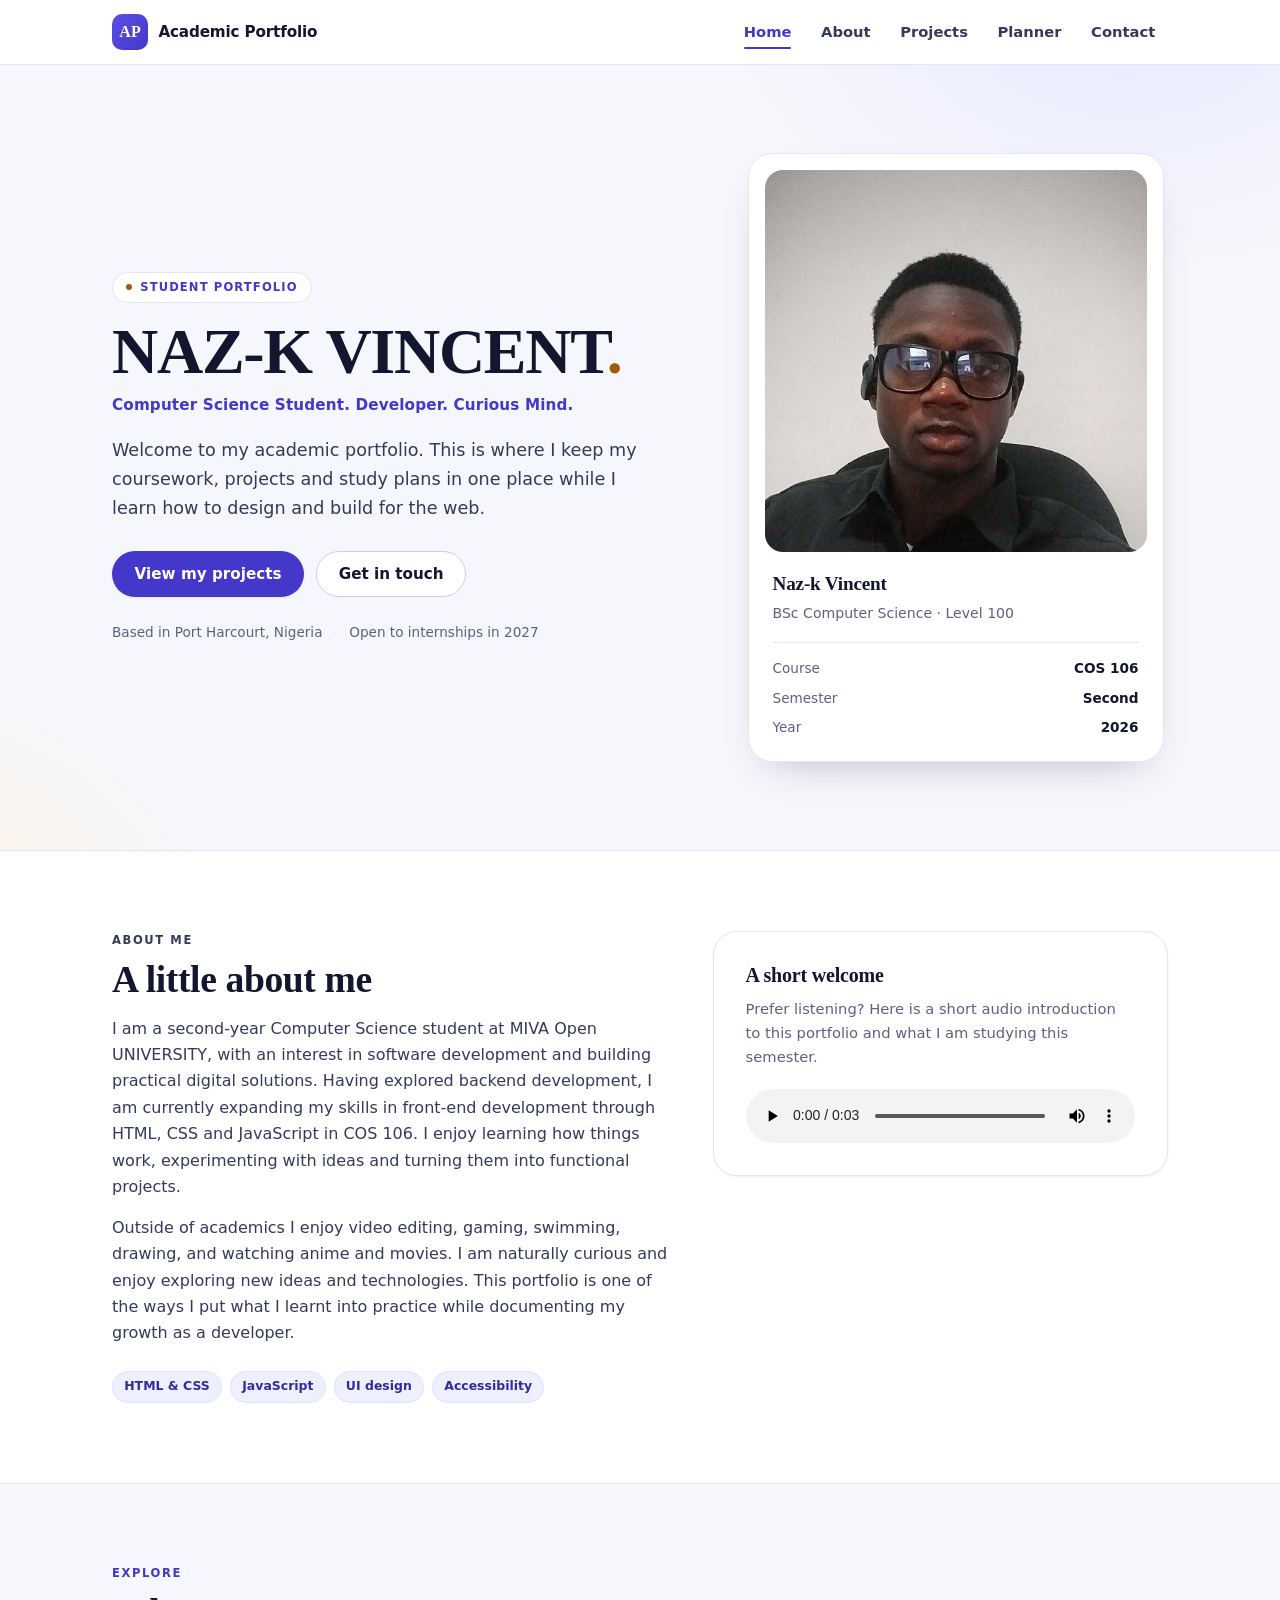
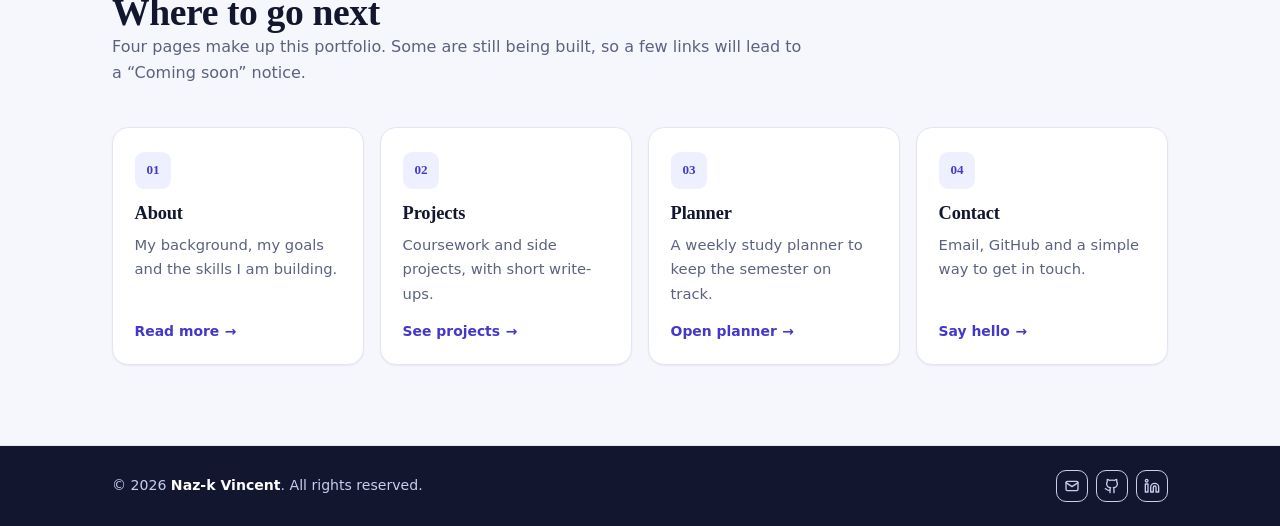
==== commit be6fcfe4: "Stage 4: Contact page with validated form and footer icon links - 14/11/2026" ====
--- a/index.html
+++ b/index.html
@@ -107,7 +107,7 @@
             into functional projects.
           </p>
           <p>
-            Outside of academics I enjoy gaming, swimming, drawing, and watching anime and movies. I am naturally curious and enjoy
+            Outside of academics I enjoy video editing, gaming, swimming, drawing, and watching anime and movies. I am naturally curious and enjoy
             exploring new ideas and technologies. This portfolio is one of the ways I put what I learnt into practice while documenting
             my growth as a developer.
           </p>
@@ -179,7 +179,41 @@
   <footer class="site-footer">
     <div class="container footer-inner">
       <p class="footer-copy">© 2026 <strong>Naz-k Vincent</strong>. All rights reserved.</p>
-      <p class="footer-meta">COS 106 · Introduction to Web Technologies</p>
+      <ul class="footer-social">
+        <li>
+          <a class="social-link" href="mailto:nazkvin@gmail.com" aria-label="Email Naz-k Vincent">
+            <svg viewBox="0 0 24 24" width="16" height="16" fill="none" stroke="currentColor"
+                 stroke-width="2" stroke-linecap="round" stroke-linejoin="round"
+                 aria-hidden="true" focusable="false">
+              <rect x="3" y="5" width="18" height="14" rx="2"></rect>
+              <path d="m3 7 9 6 9-6"></path>
+            </svg>
+          </a>
+        </li>
+        <li>
+          <a class="social-link" href="https://github.com/nazzyvin" aria-label="Naz-k Vincent on GitHub"
+             target="_blank" rel="noopener noreferrer">
+            <svg viewBox="0 0 24 24" width="16" height="16" fill="none" stroke="currentColor"
+                 stroke-width="2" stroke-linecap="round" stroke-linejoin="round"
+                 aria-hidden="true" focusable="false">
+              <path d="M15 22v-4a4.8 4.8 0 0 0-1-3.5c3 0 6-2 6-5.5.08-1.25-.27-2.48-1-3.5.28-1.15.28-2.35 0-3.5 0 0-1 0-3 1.5-2.64-.5-5.36-.5-8 0C6 2 5 2 5 2c-.3 1.15-.3 2.35 0 3.5A5.403 5.403 0 0 0 4 9c0 3.5 3 5.5 6 5.5-.39.49-.68 1.05-.85 1.65-.17.6-.22 1.23-.15 1.85v4"></path>
+              <path d="M9 18c-4.51 2-5-2-7-2"></path>
+            </svg>
+          </a>
+        </li>
+        <li>
+          <a class="social-link" href="https://www.linkedin.com/in/nazkvincent89" aria-label="Naz-k Vincent on LinkedIn"
+             target="_blank" rel="noopener noreferrer">
+            <svg viewBox="0 0 24 24" width="16" height="16" fill="none" stroke="currentColor"
+                 stroke-width="2" stroke-linecap="round" stroke-linejoin="round"
+                 aria-hidden="true" focusable="false">
+              <path d="M16 8a6 6 0 0 1 6 6v7h-4v-7a2 2 0 0 0-2-2 2 2 0 0 0-2 2v7h-4v-7a6 6 0 0 1 6-6z"></path>
+              <rect width="4" height="12" x="2" y="9"></rect>
+              <circle cx="4" cy="4" r="2"></circle>
+            </svg>
+          </a>
+        </li>
+      </ul>
     </div>
   </footer>
 
--- a/css/style.css
+++ b/css/style.css
@@ -17,7 +17,8 @@
      9. Placeholder pages
     10. About page
     11. Projects page
-    12. Keyframes and reduced motion
+    12. Contact page
+    13. Keyframes and reduced motion
    ========================================================================== */
 
 /* 1. Design tokens --------------------------------------------------------
@@ -729,7 +730,7 @@
 
 /* 8. Footer -------------------------------------------------------------- */
 .site-footer {
-  padding-block: 2.25rem;
+  padding-block: 1.5rem;
   background: var(--ink);
   color: #c9cdf0;
 }
@@ -751,10 +752,48 @@
   font-weight: 600;
 }
 
-.footer-meta {
-  color: #a9b0d0;
-  font-size: 0.8rem;
-  letter-spacing: 0.02em;
+/* Icon links. The row is a normal flex row, so the three tiles always sit
+   side by side no matter how wide the footer gets. */
+.footer-social {
+  display: flex;
+  gap: 0.5rem;
+  margin: 0;
+  padding: 0;
+  list-style: none;
+}
+
+/* Each tile uses the form field's border recipe: 1px solid --line-strong
+   with the same 10px radius. --line-strong is a pale blue that reads on the
+   dark footer without turning into a bright white block.
+   2rem (32px) keeps the target comfortably above the 24px WCAG minimum. */
+.social-link {
+  display: grid;
+  place-items: center;
+  width: 2rem;
+  height: 2rem;
+  border: 1px solid var(--line-strong);
+  border-radius: var(--radius-sm);
+  color: var(--line-strong);
+  transition: color 0.2s ease, border-color 0.2s ease,
+    background-color 0.2s ease, box-shadow 0.2s ease;
+}
+
+/* Mirrors .field-input:focus — border goes bright and a 4px soft ring is
+   drawn with box-shadow. --accent-soft would glow far too hard on the dark
+   background, so the ring is the same pale blue at low alpha instead. */
+.social-link:hover,
+.social-link:focus-visible {
+  border-color: #ffffff;
+  background: rgba(255, 255, 255, 0.08);
+  box-shadow: 0 0 0 4px rgba(201, 205, 240, 0.22);
+  color: #ffffff;
+}
+
+/* The shared :focus-visible outline is --accent, and #4338ca on the footer's
+   #12162e is only 2.3:1 — too close in lightness to see. Recolouring the
+   outline keeps the same 2px geometry while reaching 17.8:1. */
+.social-link:focus-visible {
+  outline-color: #ffffff;
 }
 
 /* 9. Placeholder pages --------------------------------------------------- */
@@ -1556,7 +1595,261 @@
   }
 }
 
-/* 12. Keyframes ----------------------------------------------------------- */
+/* 12. Contact page -------------------------------------------------------- */
+/* The intro band and section wrapper mirror the About and Projects pages, so
+   every detail page shares one rhythm without borrowing another page's class
+   names. */
+.contact-hero {
+  position: relative;
+  isolation: isolate;
+  overflow: hidden;
+  padding-block: clamp(2.5rem, 7vw, 4.5rem);
+  background: var(--bg-soft);
+  border-bottom: 1px solid var(--line);
+}
+
+.contact-hero::before {
+  content: "";
+  position: absolute;
+  inset: 0;
+  z-index: -1;
+  background: radial-gradient(38rem 24rem at 90% -20%, #e7e9ff 0%, transparent 65%),
+    radial-gradient(30rem 22rem at -10% 120%, #fdf1dc 0%, transparent 65%);
+}
+
+.contact-hero-inner {
+  max-width: 52rem;
+}
+
+.contact-hero .page-title {
+  margin-top: 1rem;
+  font-size: clamp(2.4rem, 6vw, 3.5rem);
+}
+
+.contact-hero-lead {
+  max-width: 46rem;
+  margin-top: 1rem;
+  color: var(--ink-2);
+  font-size: 1.05rem;
+}
+
+.contact-section {
+  padding-block: var(--section-gap);
+  animation: rise-in 0.65s cubic-bezier(0.2, 0.7, 0.3, 1) both;
+}
+
+.contact-section-head {
+  max-width: 46rem;
+}
+
+.contact-section .section-lead {
+  margin-top: 0.65rem;
+}
+
+/* Details on the left, form on the right. One column until the screen is
+   wide enough for both to stay readable side by side. */
+.contact-layout {
+  display: grid;
+  align-items: start;
+  gap: 1.5rem;
+  margin-top: clamp(1.75rem, 4vw, 2.5rem);
+}
+
+/* Contact details list --------------------------------------------------- */
+.contact-list {
+  display: grid;
+  gap: 1.15rem;
+  margin: 1.25rem 0 0;
+  padding: 0;
+  list-style: none;
+}
+
+/* The label and value rules below carry the extra .contact-details class so
+   they out-specify the generic .panel p rule, which would otherwise grey
+   them out.
+
+   One item = tile + a two-line text block, so the value lines up under the
+   label instead of under the tile. minmax(0, 1fr) stops a long email address
+   from stretching the column past the panel. */
+.contact-item {
+  display: grid;
+  grid-template-columns: auto minmax(0, 1fr);
+  gap: 0.85rem;
+  align-items: center;
+}
+
+.contact-details .contact-label {
+  color: var(--accent);
+  font-size: 0.72rem;
+  font-weight: 700;
+  letter-spacing: 0.12em;
+  text-transform: uppercase;
+}
+
+/* The bordered tile, built the same way as .brand-mark in the header: a
+   rounded square that centres whatever is inside it. */
+.contact-icon {
+  display: grid;
+  place-items: center;
+  width: 2.25rem;
+  height: 2.25rem;
+  border: 1px solid #dfe2fb;
+  border-radius: var(--radius-sm);
+  background: var(--accent-soft);
+  color: var(--accent);
+}
+
+.contact-details .contact-value {
+  margin-top: 0.1rem;
+  color: var(--ink-2);
+  font-size: 0.95rem;
+  /* Long email addresses or URLs may need to break instead of overflowing. */
+  overflow-wrap: anywhere;
+}
+
+/* The form --------------------------------------------------------------- */
+.contact-form {
+  display: grid;
+  gap: 1.05rem;
+  margin-top: 1.35rem;
+}
+
+.field {
+  display: grid;
+  gap: 0.35rem;
+}
+
+.field-label {
+  color: var(--ink);
+  font-size: 0.85rem;
+  font-weight: 600;
+}
+
+.field-input {
+  width: 100%;
+  padding: 0.7rem 0.85rem;
+  border: 1px solid var(--line-strong);
+  border-radius: var(--radius-sm);
+  background: #ffffff;
+  color: var(--ink);
+  /* form controls do not inherit the page font by default */
+  font-family: inherit;
+  font-size: 0.95rem;
+  line-height: 1.5;
+  transition: border-color 0.2s ease, background-color 0.2s ease,
+    box-shadow 0.2s ease;
+}
+
+/* The soft ring is drawn with box-shadow so the border can stay thin; the
+   shared :focus-visible outline still draws on top for keyboard users. */
+.field-input:focus {
+  border-color: var(--accent);
+  box-shadow: 0 0 0 4px var(--accent-soft);
+}
+
+.field-input::placeholder {
+  color: var(--muted);
+}
+
+.field-textarea {
+  min-height: 8.5rem;
+  resize: vertical;
+}
+
+.field-hint {
+  color: var(--muted);
+  font-size: 0.8rem;
+}
+
+/* Error styling is driven by aria-invalid — the same attribute a screen
+   reader uses — so the red border can never disagree with the spoken state.
+   The message text itself is a second cue, so colour is never the only one. */
+.field-input[aria-invalid="true"] {
+  border-color: #b3261e;
+  background: #fef6f5;
+}
+
+.field-error {
+  color: #8c1d18; /* 8.4:1 on white */
+  font-size: 0.82rem;
+  font-weight: 600;
+}
+
+.field-error:empty {
+  display: none;
+}
+
+/* The animation starts when the element stops being empty, so it plays
+   exactly when there is new text to read — not on every page load. */
+.field-error:not(:empty) {
+  animation: field-in 0.22s ease both;
+}
+
+.form-actions {
+  display: flex;
+  flex-wrap: wrap;
+  align-items: center;
+  gap: 0.75rem;
+  margin-top: 0.25rem;
+}
+
+/* The overall result. Base rule is neutral; the success/error classes add
+   the colour and the animation. */
+.form-status {
+  padding: 0.85rem 1rem;
+  border-radius: var(--radius-sm);
+  font-size: 0.9rem;
+}
+
+.form-status:empty {
+  display: none;
+}
+
+.form-status.is-error {
+  border-left: 4px solid #b3261e;
+  background: #fef6f5;
+  color: #7a1a15;
+  animation: status-in 0.3s ease both;
+}
+
+.form-status.is-success {
+  border-left: 4px solid #1f7a3d;
+  background: #f0fbf3;
+  color: #155e30;
+  animation: status-in 0.3s ease both;
+}
+
+/* Kept next to their only users rather than in the shared keyframes list. */
+@keyframes field-in {
+  from {
+    opacity: 0;
+    transform: translateY(-3px);
+  }
+  to {
+    opacity: 1;
+    transform: translateY(0);
+  }
+}
+
+@keyframes status-in {
+  from {
+    opacity: 0;
+    transform: translateY(-4px);
+  }
+  to {
+    opacity: 1;
+    transform: translateY(0);
+  }
+}
+
+@media (min-width: 900px) {
+  .contact-layout {
+    grid-template-columns: minmax(0, 0.85fr) minmax(0, 1.15fr);
+    gap: 2rem;
+  }
+}
+
+/* 13. Keyframes ----------------------------------------------------------- */
 @keyframes rise-in {
   from {
     opacity: 0;
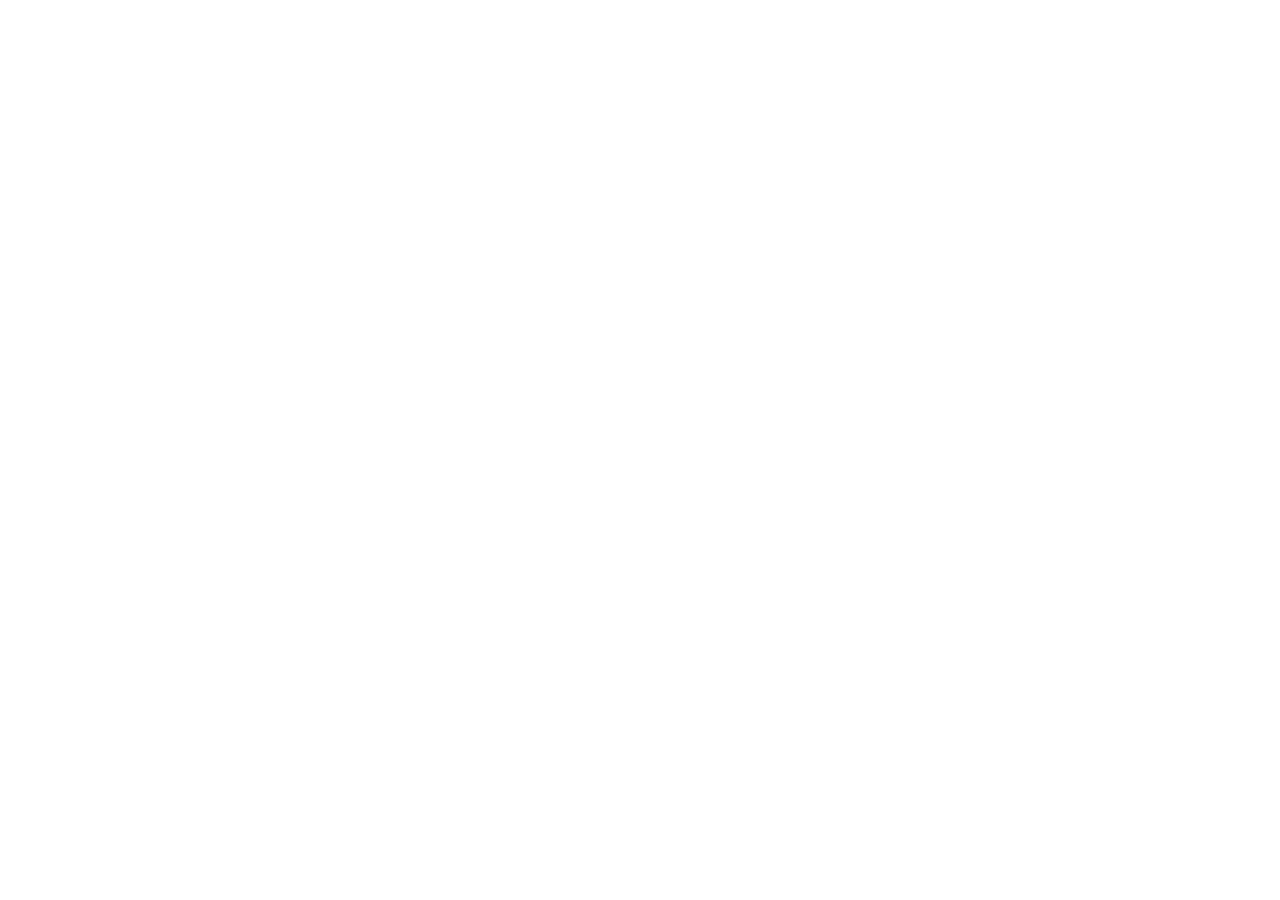
==== commit 701a5efd: "Fix title tag in index.html for correct formatting - 14/11/2026" ====
--- a/index.html
+++ b/index.html
@@ -3,7 +3,7 @@
 <head>
   <meta charset="utf-8">
   <meta name="viewport" content="width=device-width, initial-scale=1">
-  <title>Naz-k Vincent | Student Portfolio — COS 106</title>
+  <title>Naz-k Vincent | Student Portfolio/title>
   <meta name="description" content="Student portfolio of Naz-k Vincent, built for COS 106 — Introduction to Web Technologies. Explore my biography, projects, study planner and contact details.">
   <meta name="author" content="Naz-k Vincent">
   <meta name="theme-color" content="#ffffff">
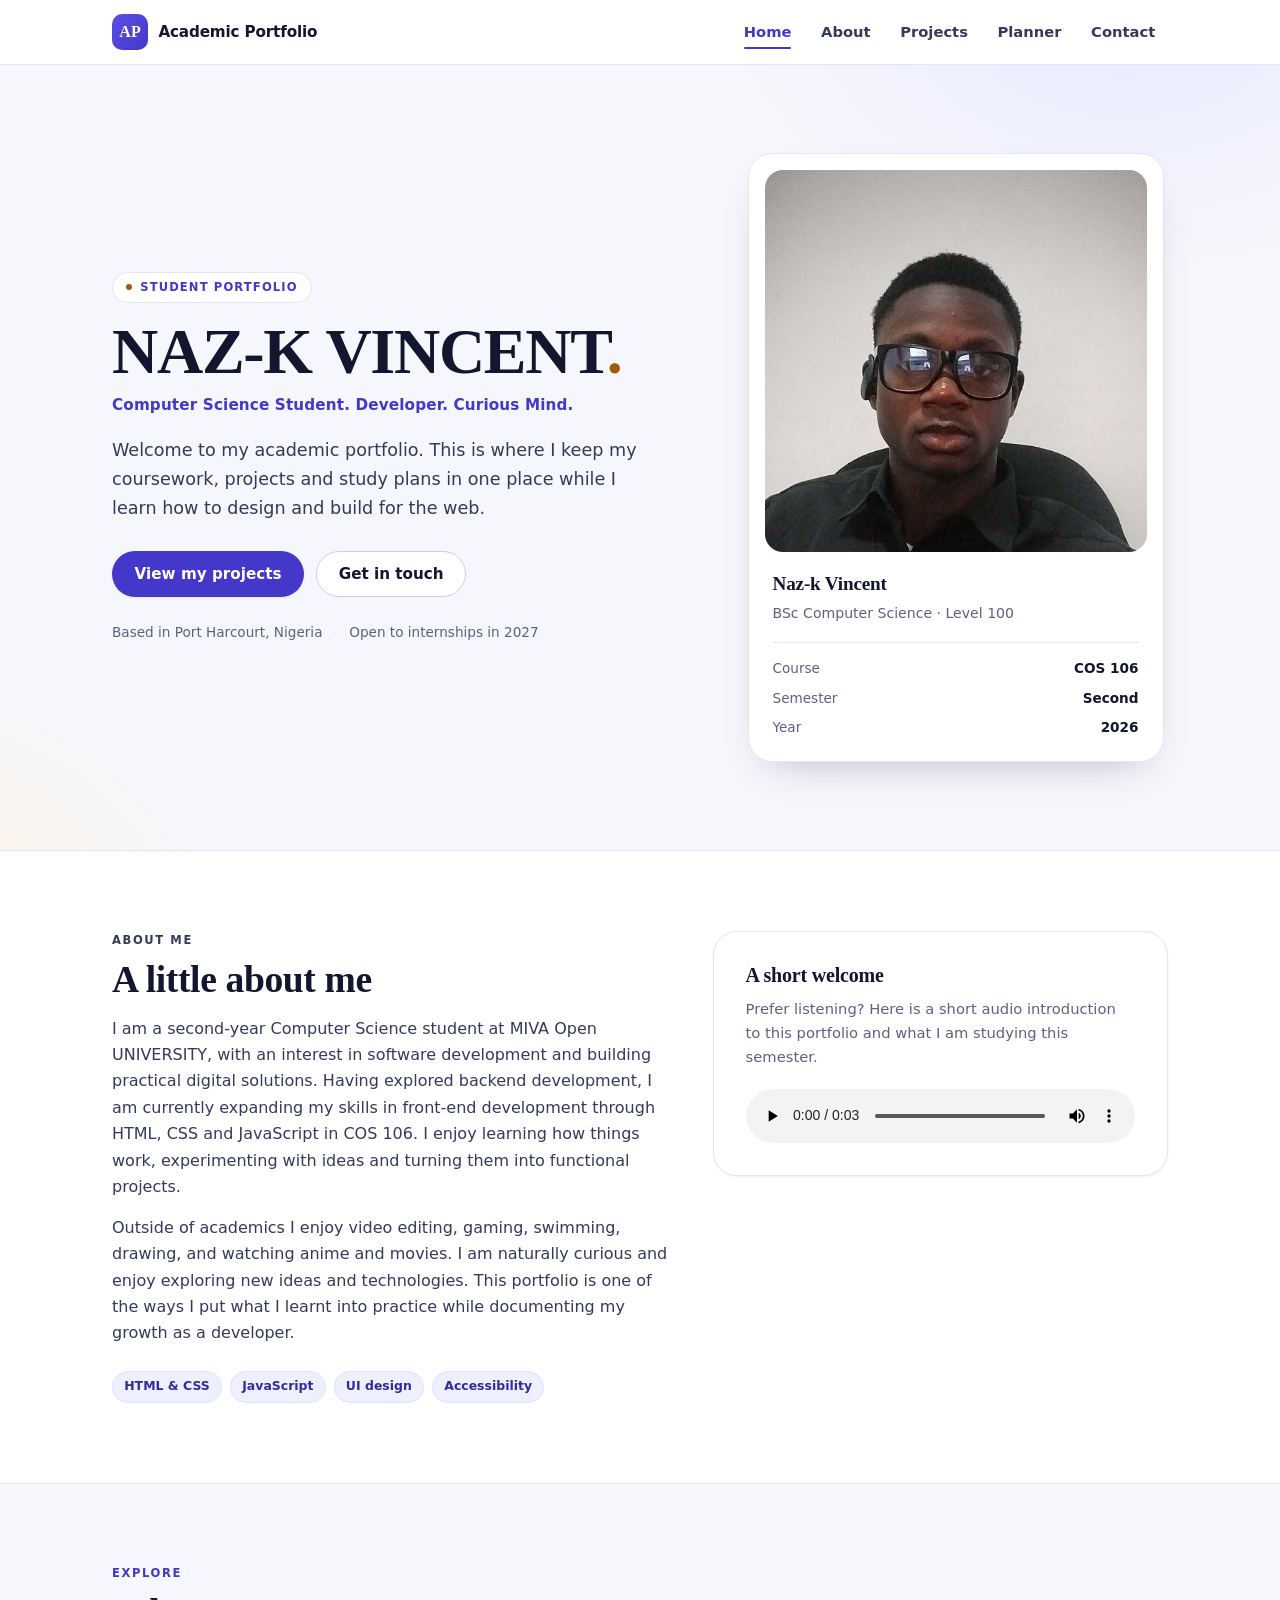
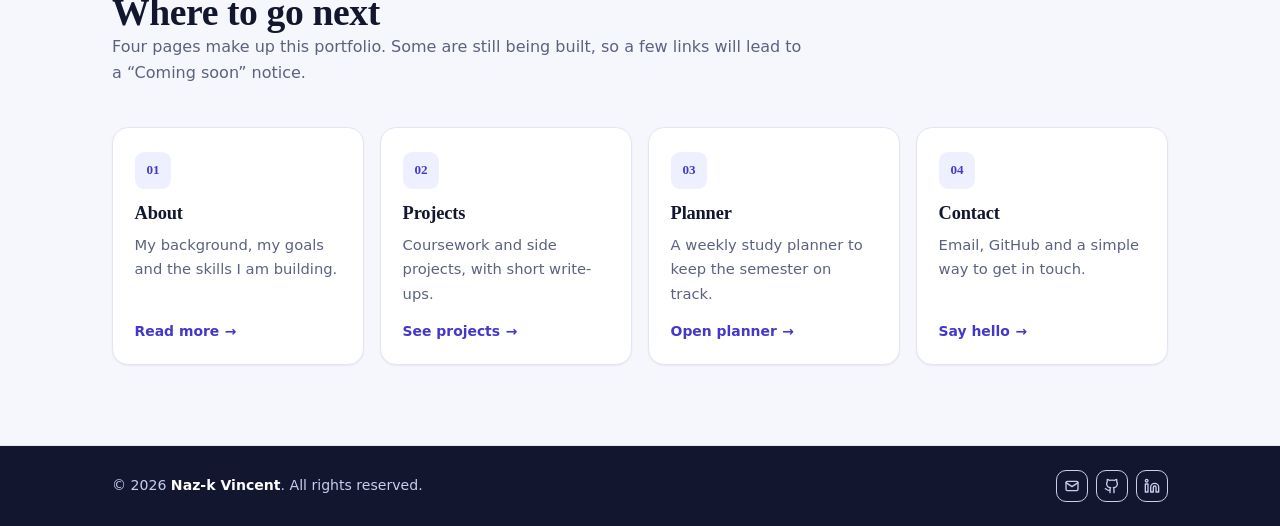
==== commit 192867bd: "Fix closing tag for title in index.html - 14/11/2026" ====
--- a/index.html
+++ b/index.html
@@ -3,7 +3,7 @@
 <head>
   <meta charset="utf-8">
   <meta name="viewport" content="width=device-width, initial-scale=1">
-  <title>Naz-k Vincent | Student Portfolio/title>
+  <title>Naz-k Vincent | Student Portfolio</title>
   <meta name="description" content="Student portfolio of Naz-k Vincent, built for COS 106 — Introduction to Web Technologies. Explore my biography, projects, study planner and contact details.">
   <meta name="author" content="Naz-k Vincent">
   <meta name="theme-color" content="#ffffff">
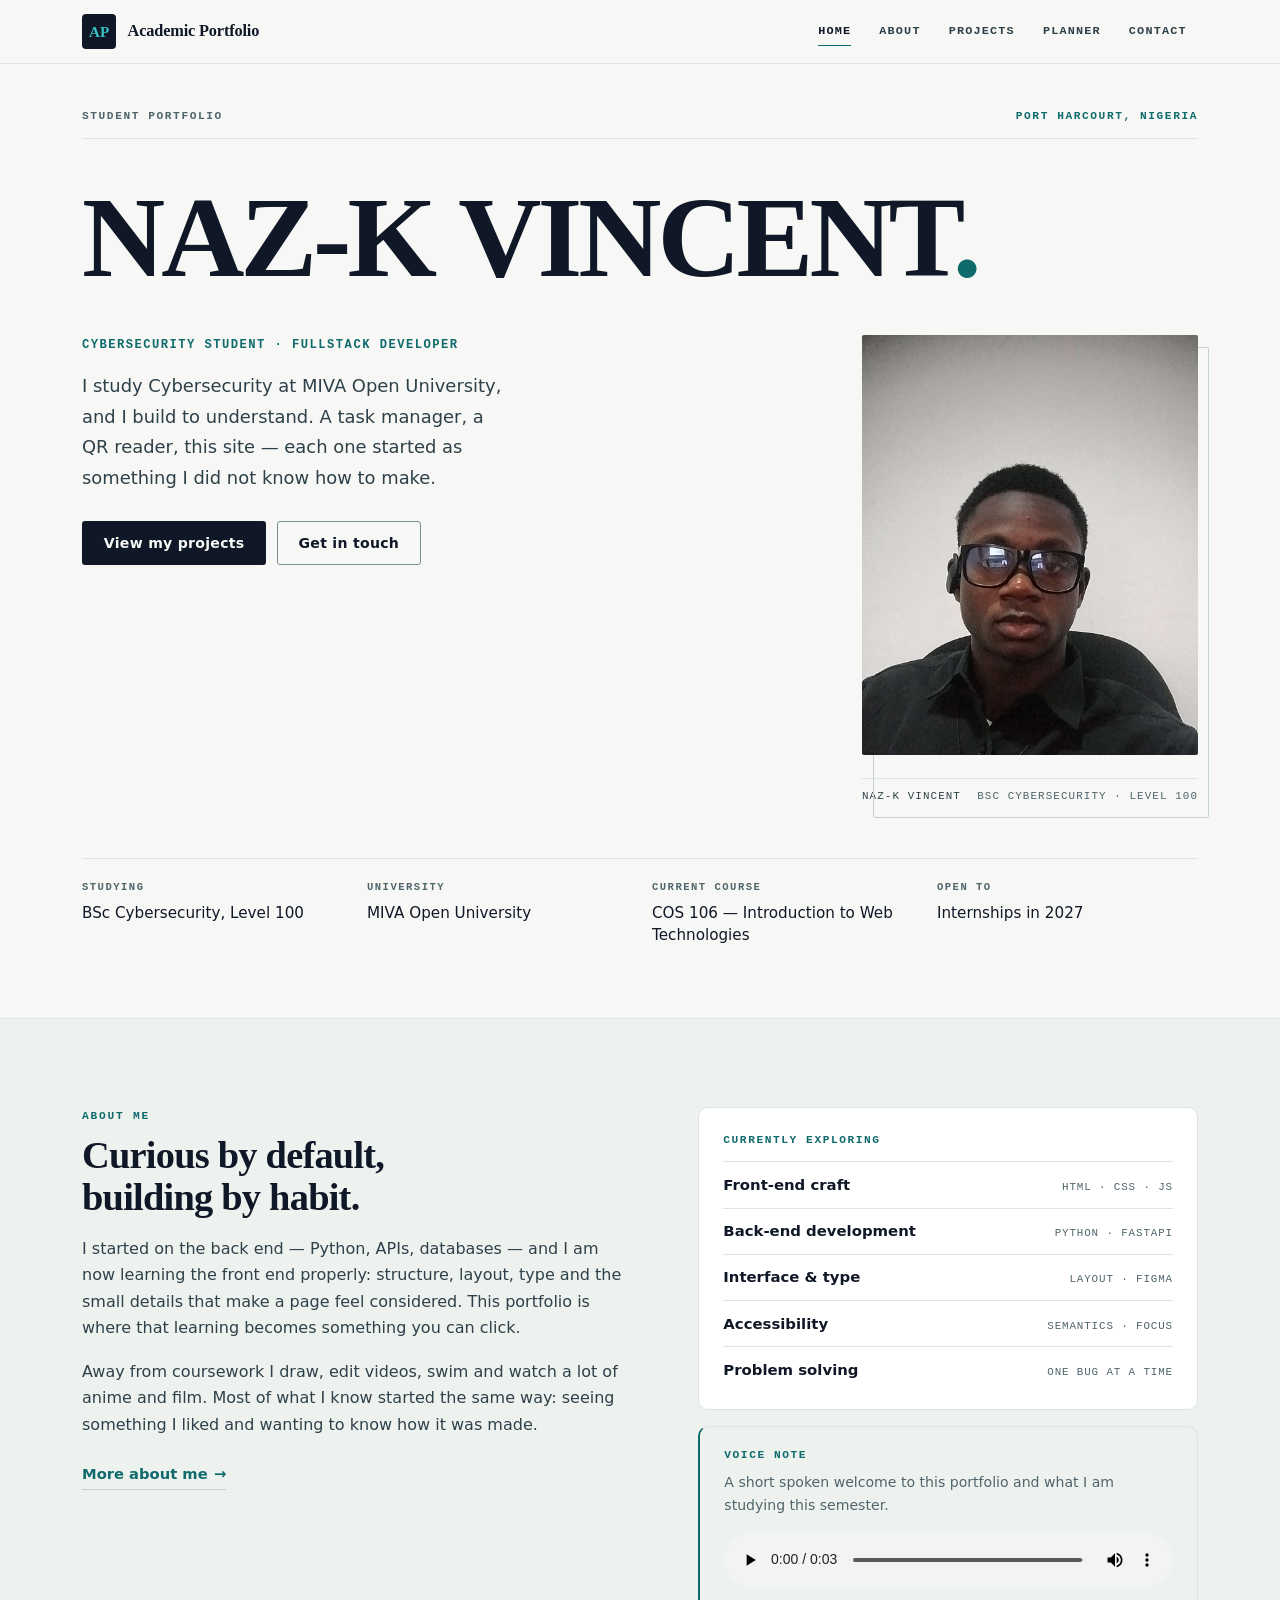
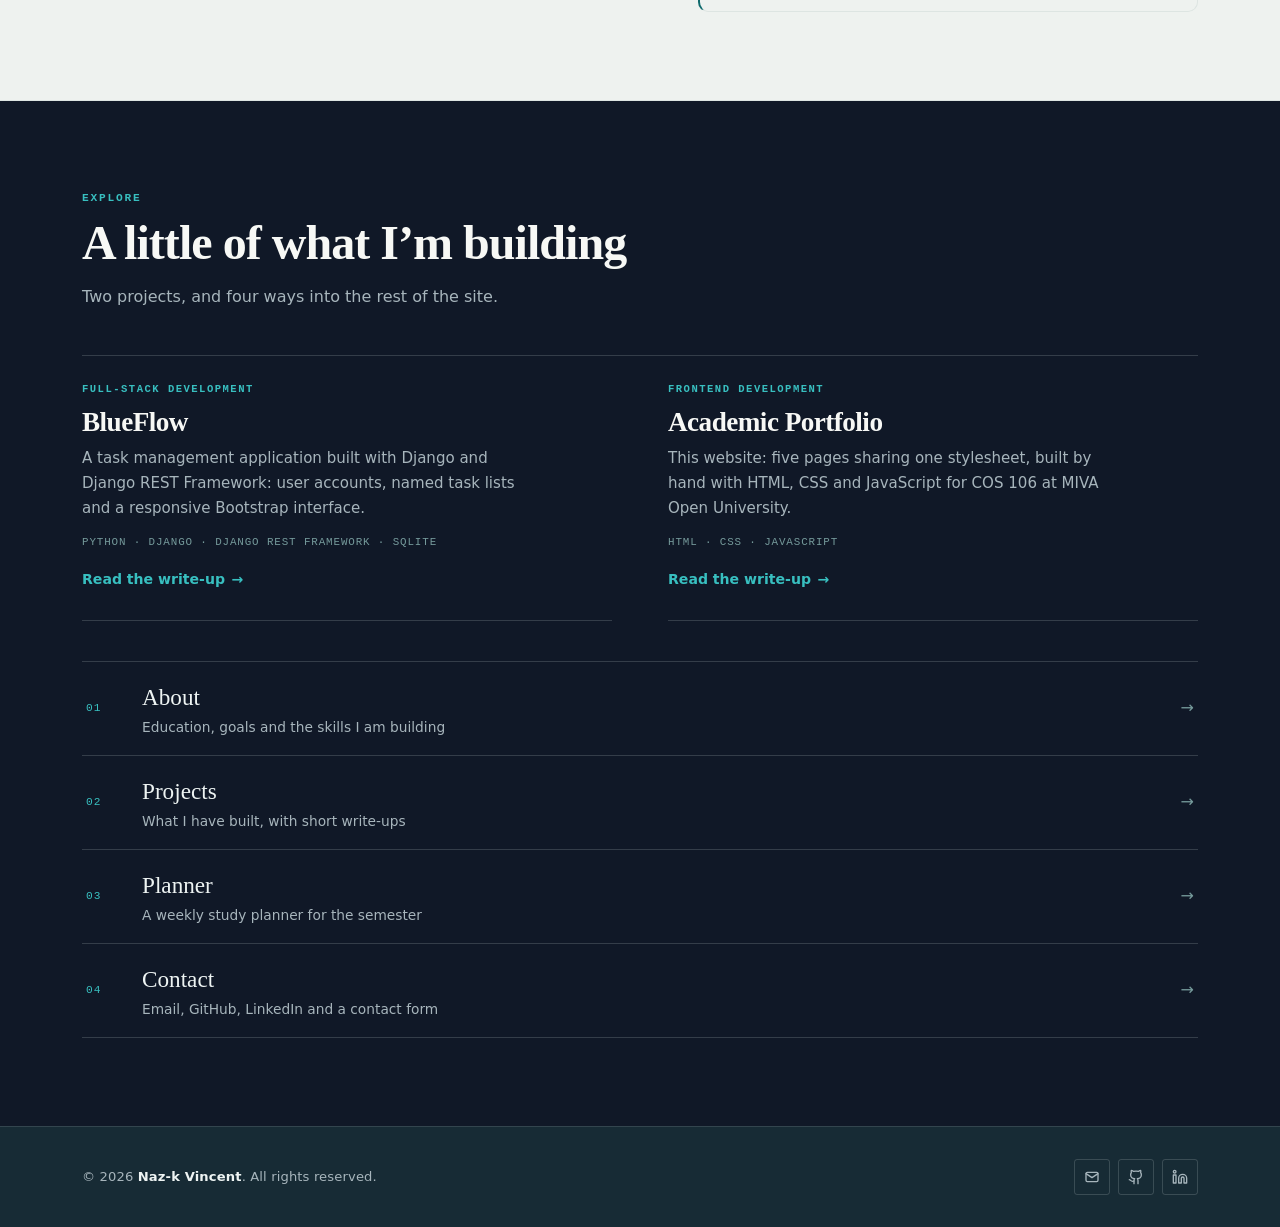
==== commit bfb362c8: "Updated portfolio content and personal information, added new project images, refined skills and pro" ====
--- a/index.html
+++ b/index.html
@@ -4,9 +4,9 @@
   <meta charset="utf-8">
   <meta name="viewport" content="width=device-width, initial-scale=1">
   <title>Naz-k Vincent | Student Portfolio</title>
-  <meta name="description" content="Student portfolio of Naz-k Vincent, built for COS 106 — Introduction to Web Technologies. Explore my biography, projects, study planner and contact details.">
+  <meta name="description" content="Student portfolio of Naz-k Vincent, Cybersecurity student at MIVA Open University: background, selected projects, COS 106 study planner and contact details.">
   <meta name="author" content="Naz-k Vincent">
-  <meta name="theme-color" content="#ffffff">
+  <meta name="theme-color" content="#f7f8f5">
   <link rel="icon" href="images/favicon.svg" type="image/svg+xml">
   <link rel="stylesheet" href="css/style.css">
   <!-- If JavaScript is switched off the menu cannot be toggled, so show the
@@ -47,131 +47,196 @@
   </header>
 
   <main id="main">
-    <!-- Hero: who this portfolio belongs to and what it is for -->
+    <!-- ====================================================================
+         HERO — the name first, then the person behind it
+         ==================================================================== -->
     <section class="hero" aria-labelledby="hero-title">
-      <div class="container hero-grid">
-        <div class="hero-copy">
-          <p class="eyebrow">Student portfolio</p>
-          <h1 class="hero-title" id="hero-title">NAZ-K VINCENT<span class="dot">.</span></h1>
-          <p class="hero-role">Computer Science Student. Developer. Curious Mind.</p>
-          <p class="hero-lead">
-            Welcome to my academic portfolio. This is where I keep my coursework,
-            projects and study plans in one place while I learn how to design and
-            build for the web.
-          </p>
-          <div class="hero-actions">
-            <a class="btn btn-primary" href="projects.html">View my projects</a>
-            <a class="btn btn-ghost" href="contact.html">Get in touch</a>
-          </div>
-          <p class="hero-meta">
-            <span>Based in Port Harcourt, Nigeria</span>
-            <span class="hero-meta-item">Open to internships in 2027</span>
-          </p>
-        </div>
-
-        <article class="profile-card" aria-label="Profile summary">
-          <img class="profile-photo" src="images/my-profile.jpeg" alt="Portrait of Naz-k Vincent" width="1080" height="1920">
-          <div class="profile-body">
-            <p class="profile-name">Naz-k Vincent</p>
-            <p class="profile-role">BSc Computer Science · Level 100</p>
-            <dl class="profile-facts">
-              <div class="profile-fact">
-                <dt>Course</dt>
-                <dd>COS 106</dd>
-              </div>
-              <div class="profile-fact">
-                <dt>Semester</dt>
-                <dd>Second</dd>
-              </div>
-              <div class="profile-fact">
-                <dt>Year</dt>
-                <dd>2026</dd>
-              </div>
-            </dl>
-          </div>
-        </article>
+      <div class="container">
+        <div class="hero-masthead">
+          <p class="mono-label">Student portfolio</p>
+          <p class="mono-label hero-place">Port Harcourt, Nigeria</p>
+        </div>
+
+        <h1 class="hero-title" id="hero-title">
+          <span class="hero-name">Naz-K</span>
+          <span class="hero-name">Vincent<span class="dot">.</span></span>
+        </h1>
+
+        <div class="hero-body">
+          <div class="hero-copy">
+            <p class="hero-role">Cybersecurity student · Fullstack developer</p>
+            <p class="hero-lead">
+              I study Cybersecurity at MIVA Open University, and I build to
+              understand. A task manager, a QR reader, this site — each one
+              started as something I did not know how to make.
+            </p>
+            <div class="hero-actions">
+              <a class="btn btn-primary" href="projects.html">View my projects</a>
+              <a class="btn btn-ghost" href="contact.html">Get in touch</a>
+            </div>
+          </div>
+
+          <figure class="hero-portrait">
+            <img class="hero-photo" src="images/my-profile.jpeg"
+                 alt="Portrait of Naz-k Vincent" width="1080" height="1920">
+            <figcaption class="hero-caption">
+              <span>Naz-k Vincent</span>
+              <span class="hero-caption-meta">BSc Cybersecurity · Level 100</span>
+            </figcaption>
+          </figure>
+        </div>
+
+        <dl class="hero-facts">
+          <div class="hero-fact">
+            <dt>Studying</dt>
+            <dd>BSc Cybersecurity, Level 100</dd>
+          </div>
+          <div class="hero-fact">
+            <dt>University</dt>
+            <dd>MIVA Open University</dd>
+          </div>
+          <div class="hero-fact">
+            <dt>Current course</dt>
+            <dd>COS 106 — Introduction to Web Technologies</dd>
+          </div>
+          <div class="hero-fact">
+            <dt>Open to</dt>
+            <dd>Internships in 2027</dd>
+          </div>
+        </dl>
       </div>
     </section>
 
-    <!-- Short biography plus the welcome audio -->
-    <section class="section" aria-labelledby="about-title">
-      <div class="container split">
-        <div class="bio">
+    <!-- ====================================================================
+         ABOUT PREVIEW — a short introduction beside what I am working on now
+         ==================================================================== -->
+    <section class="section home-about" aria-labelledby="about-title">
+      <div class="container home-about-grid">
+        <div class="home-about-main">
           <p class="section-label">About me</p>
-          <h2 class="section-title" id="about-title">A little about me</h2>
-          <p>
-            I am a second-year Computer Science student at MIVA Open UNIVERSITY,
-            with an interest in software development and building practical digital solutions.
-            Having explored backend development, I am currently expanding my skills in front-end development through HTML,
-            CSS and JavaScript in COS 106. I enjoy learning how things work, experimenting with ideas and turning them
-            into functional projects.
+          <h2 class="section-title home-about-title" id="about-title">
+            Curious by default, building by habit.
+          </h2>
+          <p class="home-about-text">
+            I started on the back end — Python, APIs, databases — and I am now
+            learning the front end properly: structure, layout, type and the
+            small details that make a page feel considered. This portfolio is
+            where that learning becomes something you can click.
           </p>
-          <p>
-            Outside of academics I enjoy video editing, gaming, swimming, drawing, and watching anime and movies. I am naturally curious and enjoy
-            exploring new ideas and technologies. This portfolio is one of the ways I put what I learnt into practice while documenting
-            my growth as a developer.
+          <p class="home-about-text">
+            Away from coursework I draw, edit videos, swim and watch a lot of
+            anime and film. Most of what I know started the same way: seeing
+            something I liked and wanting to know how it was made.
           </p>
-          <ul class="tag-list" aria-label="Interests">
-            <li class="tag">HTML &amp; CSS</li>
-            <li class="tag">JavaScript</li>
-            <li class="tag">UI design</li>
-            <li class="tag">Accessibility</li>
-          </ul>
-        </div>
-
-        <article class="panel" aria-labelledby="audio-title">
-          <h3 class="panel-title" id="audio-title">A short welcome</h3>
-          <p>
-            Prefer listening? Here is a short audio introduction to this
-            portfolio and what I am studying this semester.
-          </p>
-          <audio class="audio-player" controls preload="metadata" src="media/welcome-intro.wav">
-            Your browser does not support the audio element.
-            <a href="media/welcome-intro.wav">Download the welcome audio</a> instead.
-          </audio>
-        </article>
+          <a class="text-link" href="about.html">More about me <span aria-hidden="true">→</span></a>
+        </div>
+
+        <div class="home-about-side">
+          <section class="now-panel" aria-labelledby="now-title">
+            <h3 class="mono-label now-title" id="now-title">Currently exploring</h3>
+            <ul class="now-list">
+              <li class="now-item">
+                <span class="now-name">Front-end craft</span>
+                <span class="now-detail">HTML · CSS · JS</span>
+              </li>
+              <li class="now-item">
+                <span class="now-name">Back-end development</span>
+                <span class="now-detail">Python · FastAPI</span>
+              </li>
+              <li class="now-item">
+                <span class="now-name">Interface &amp; type</span>
+                <span class="now-detail">Layout · Figma</span>
+              </li>
+              <li class="now-item">
+                <span class="now-name">Accessibility</span>
+                <span class="now-detail">Semantics · focus</span>
+              </li>
+              <li class="now-item">
+                <span class="now-name">Problem solving</span>
+                <span class="now-detail">One bug at a time</span>
+              </li>
+            </ul>
+          </section>
+
+          <section class="voice-note" aria-labelledby="voice-title">
+            <h3 class="mono-label voice-title" id="voice-title">Voice note</h3>
+            <p class="voice-text">
+              A short spoken welcome to this portfolio and what I am studying
+              this semester.
+            </p>
+            <audio class="audio-player" controls preload="metadata" src="media/welcome-intro.wav">
+              Your browser does not support the audio element.
+              <a href="media/welcome-intro.wav">Download the welcome audio</a> instead.
+            </audio>
+          </section>
+        </div>
       </div>
     </section>
 
-    <!-- Quick links to the other pages -->
-    <section class="section section-alt" aria-labelledby="explore-title">
+    <!-- ====================================================================
+         EXPLORE — two real projects, then the rest of the site as an index
+         ==================================================================== -->
+    <section class="section explore" aria-labelledby="explore-title">
       <div class="container">
-        <p class="section-label">Explore</p>
-        <h2 class="section-title" id="explore-title">Where to go next</h2>
-        <p class="section-lead">
-          Four pages make up this portfolio. Some are still being built, so a
-          few links will lead to a “Coming soon” notice.
-        </p>
-
-        <div class="card-grid">
-          <a class="card" href="about.html">
-            <span class="card-index" aria-hidden="true">01</span>
-            <h3 class="card-title">About</h3>
-            <p class="card-text">My background, my goals and the skills I am building.</p>
-            <span class="card-arrow">Read more <span aria-hidden="true">→</span></span>
-          </a>
-
-          <a class="card" href="projects.html">
-            <span class="card-index" aria-hidden="true">02</span>
-            <h3 class="card-title">Projects</h3>
-            <p class="card-text">Coursework and side projects, with short write-ups.</p>
-            <span class="card-arrow">See projects <span aria-hidden="true">→</span></span>
-          </a>
-
-          <a class="card" href="planner.html">
-            <span class="card-index" aria-hidden="true">03</span>
-            <h3 class="card-title">Planner</h3>
-            <p class="card-text">A weekly study planner to keep the semester on track.</p>
-            <span class="card-arrow">Open planner <span aria-hidden="true">→</span></span>
-          </a>
-
-          <a class="card" href="contact.html">
-            <span class="card-index" aria-hidden="true">04</span>
-            <h3 class="card-title">Contact</h3>
-            <p class="card-text">Email, GitHub and a simple way to get in touch.</p>
-            <span class="card-arrow">Say hello <span aria-hidden="true">→</span></span>
-          </a>
-        </div>
+        <div class="explore-head">
+          <p class="section-label section-label-invert">Explore</p>
+          <h2 class="explore-title" id="explore-title">A little of what I’m building</h2>
+          <p class="explore-lead">
+            Two projects, and four ways into the rest of the site.
+          </p>
+        </div>
+
+        <div class="featured-grid">
+          <article class="featured-item">
+            <p class="featured-kicker">Full-stack development</p>
+            <h3 class="featured-title">BlueFlow</h3>
+            <p class="featured-text">
+              A task management application built with Django and Django REST
+              Framework: user accounts, named task lists and a responsive
+              Bootstrap interface.
+            </p>
+            <p class="featured-tech">Python · Django · Django REST Framework · SQLite</p>
+            <a class="featured-link" href="projects.html">Read the write-up <span aria-hidden="true">→</span></a>
+          </article>
+
+          <article class="featured-item">
+            <p class="featured-kicker">Frontend development</p>
+            <h3 class="featured-title">Academic Portfolio</h3>
+            <p class="featured-text">
+              This website: five pages sharing one stylesheet, built by hand
+              with HTML, CSS and JavaScript for COS 106 at MIVA Open University.
+            </p>
+            <p class="featured-tech">HTML · CSS · JavaScript</p>
+            <a class="featured-link" href="projects.html">Read the write-up <span aria-hidden="true">→</span></a>
+          </article>
+        </div>
+
+        <nav class="explore-index" aria-label="Portfolio sections">
+          <a class="explore-link" href="about.html">
+            <span class="explore-number" aria-hidden="true">01</span>
+            <span class="explore-name">About</span>
+            <span class="explore-desc">Education, goals and the skills I am building</span>
+            <span class="explore-arrow" aria-hidden="true">→</span>
+          </a>
+          <a class="explore-link" href="projects.html">
+            <span class="explore-number" aria-hidden="true">02</span>
+            <span class="explore-name">Projects</span>
+            <span class="explore-desc">What I have built, with short write-ups</span>
+            <span class="explore-arrow" aria-hidden="true">→</span>
+          </a>
+          <a class="explore-link" href="planner.html">
+            <span class="explore-number" aria-hidden="true">03</span>
+            <span class="explore-name">Planner</span>
+            <span class="explore-desc">A weekly study planner for the semester</span>
+            <span class="explore-arrow" aria-hidden="true">→</span>
+          </a>
+          <a class="explore-link" href="contact.html">
+            <span class="explore-number" aria-hidden="true">04</span>
+            <span class="explore-name">Contact</span>
+            <span class="explore-desc">Email, GitHub, LinkedIn and a contact form</span>
+            <span class="explore-arrow" aria-hidden="true">→</span>
+          </a>
+        </nav>
       </div>
     </section>
   </main>
--- a/css/style.css
+++ b/css/style.css
@@ -11,53 +11,77 @@
      3. Layout helpers
      4. Header and navigation
      5. Buttons
-     6. Hero
-     7. Sections, cards and panels
-     8. Footer
-     9. Placeholder pages
-    10. About page
-    11. Projects page
-    12. Contact page
-    13. Keyframes and reduced motion
+     6. Homepage: hero
+     7. Homepage: about preview
+     8. Homepage: explore
+     9. Shared sections, panels and lists
+    10. Footer
+    11. Page intros (About, Projects, Contact, Planner)
+    12. About page
+    13. Projects page
+    14. Contact page
+    15. Keyframes and reduced motion
    ========================================================================== */
 
 /* 1. Design tokens --------------------------------------------------------
    Every colour/spacing value lives here once. Change a value here and it
-   updates across every page, because all pages share this one file. */
+   updates across every page, because all pages share this one file.
+
+   The palette is midnight and teal on warm ivory. Bright teal (--teal) is
+   only legible on dark surfaces, so it is kept apart from --accent: a deeper
+   teal used for text, links and controls on light backgrounds. */
 :root {
-  /* Text colours */
-  --ink: #12162e;            /* headings, main text */
-  --ink-2: #333a5c;          /* nav links, secondary text */
-  --muted: #5b6280;          /* captions, descriptions */
+  /* Core palette */
+  --midnight: #101827;
+  --deep-teal: #172b35;
+  --teal: #38bfc0;           /* bright accent: midnight only (8.1:1) */
+  --teal-muted: #759a9b;
+  --mist: #d8e4e4;
+  --ivory: #f7f8f5;
+
+  /* Text on light surfaces */
+  --ink: #101827;            /* 15.9:1 on ivory */
+  --ink-2: #2e4049;          /* 10.9:1 on ivory */
+  --muted: #4f646b;          /* 6.1:1 on ivory */
+
+  /* Text on dark surfaces */
+  --on-dark: #eef4f3;
+  --on-dark-soft: #a7b5bc;   /* 7.0:1 on deep teal */
 
   /* Surfaces and borders */
-  --bg: #ffffff;
-  --bg-soft: #f6f7fc;
-  --line: #e3e6f2;
-  --line-strong: #c9cdf0;
+  --bg: var(--ivory);
+  --bg-soft: #eef2ef;
+  --surface: #ffffff;
+  --line: #dde5e2;
+  --line-strong: #c3d2ce;
+  /* Borders of interactive controls need 3:1 against the surface, which the
+     decorative hairlines above deliberately do not reach. */
+  --line-control: #7a8f8b;
+  --line-dark: rgba(216, 228, 228, 0.18);
 
   /* Brand colours */
-  --accent: #4338ca;         /* indigo: buttons, links, active nav */
-  --accent-strong: #322a9e;
-  --accent-soft: #eef0ff;
-  --gold: #a35a06;           /* small warm accent, readable on white */
-  --gold-soft: #fdf4e6;
+  --accent: #0f6a6c;         /* teal ink: links, labels, active nav (6.3:1) */
+  --accent-strong: #0a5254;
+  --accent-soft: #e2f1f0;
+  --gold: #8a5a16;           /* small warm accent, readable on white */
+  --gold-soft: #f6eedf;
 
   /* Type */
   --font-sans: "Segoe UI", system-ui, -apple-system, "Helvetica Neue", Arial, sans-serif;
   --font-display: "Iowan Old Style", "Palatino Linotype", Palatino, Georgia, "Times New Roman", serif;
-
-  /* Effects and shape */
-  --shadow-sm: 0 1px 2px rgba(18, 22, 46, 0.06);
-  --shadow-md: 0 18px 40px -24px rgba(18, 22, 46, 0.35);
-  --radius-sm: 10px;
-  --radius: 16px;
-  --radius-lg: 24px;
+  --font-mono: "Consolas", "SFMono-Regular", ui-monospace, "Cascadia Mono", "Courier New", monospace;
+
+  /* Effects and shape — square-ish corners, not pill-shaped cards */
+  --shadow-sm: 0 1px 2px rgba(16, 24, 39, 0.07);
+  --shadow-md: 0 22px 44px -28px rgba(16, 24, 39, 0.45);
+  --radius-sm: 6px;
+  --radius: 10px;
+  --radius-lg: 14px;
 
   /* Layout */
-  --max-width: 1120px;
+  --max-width: 1180px;
   --gutter: 1.25rem;
-  --section-gap: clamp(2.75rem, 7vw, 5rem);
+  --section-gap: clamp(3rem, 7vw, 5.5rem);
 
   color-scheme: light;
 }
@@ -100,8 +124,9 @@
   margin: 0;
   font-family: var(--font-display);
   font-weight: 700;
-  line-height: 1.15;
-  letter-spacing: -0.01em;
+  line-height: 1.1;
+  letter-spacing: -0.02em;
+  text-wrap: balance;
 }
 
 p {
@@ -153,6 +178,39 @@
   clip: rect(0 0 0 0);
   white-space: nowrap;
   border: 0;
+}
+
+/* The technical label: mono, small, widely spaced, upper case. Used for
+   metadata, kickers and captions instead of a second body font. */
+.mono-label {
+  font-family: var(--font-mono);
+  font-size: 0.7rem;
+  font-weight: 600;
+  letter-spacing: 0.14em;
+  line-height: 1.5;
+  text-transform: uppercase;
+  color: var(--muted);
+}
+
+/* A link that reads as part of the prose rather than as a button. */
+.text-link {
+  display: inline-flex;
+  align-items: center;
+  gap: 0.4rem;
+  margin-top: 1.5rem;
+  padding-bottom: 2px;
+  border-bottom: 1px solid var(--line-strong);
+  color: var(--accent);
+  font-size: 0.92rem;
+  font-weight: 600;
+  text-decoration: none;
+  transition: border-color 0.2s ease, color 0.2s ease;
+}
+
+.text-link:hover,
+.text-link:focus-visible {
+  border-color: var(--accent);
+  color: var(--accent-strong);
 }
 
 /* Keyboard users get this link as the very first thing on the page. */
@@ -180,7 +238,7 @@
   position: sticky;
   top: 0;
   z-index: 50;
-  background: rgba(255, 255, 255, 0.94);
+  background: rgba(247, 248, 245, 0.92);
   border-bottom: 1px solid var(--line);
   -webkit-backdrop-filter: blur(10px);
   backdrop-filter: blur(10px);
@@ -192,33 +250,41 @@
   align-items: center;
   justify-content: space-between;
   gap: 0.5rem 0.75rem;
-  padding-block: 0.75rem;
+  padding-block: 0.85rem;
 }
 
 .brand {
   display: inline-flex;
   align-items: center;
-  gap: 0.65rem;
+  gap: 0.7rem;
   color: var(--ink);
-  font-size: 0.95rem;
+  font-family: var(--font-display);
+  font-size: 1.02rem;
   font-weight: 700;
   letter-spacing: -0.01em;
   text-decoration: none;
   white-space: nowrap;
 }
 
+/* The monogram: a dark tile with a bright teal AP, the one piece of the old
+   identity that survived the redesign. */
 .brand-mark {
   display: grid;
   place-items: center;
-  width: 2.25rem;
-  height: 2.25rem;
-  border-radius: var(--radius-sm);
-  background: linear-gradient(135deg, #5b50e3, var(--accent));
-  color: #ffffff;
+  width: 2.15rem;
+  height: 2.15rem;
+  border-radius: 4px;
+  background: var(--midnight);
+  color: var(--teal);
   font-family: var(--font-display);
-  font-size: 1rem;
+  font-size: 0.95rem;
   font-weight: 700;
   letter-spacing: 0;
+  transition: background-color 0.2s ease;
+}
+
+.brand:hover .brand-mark {
+  background: var(--deep-teal);
 }
 
 /* Hamburger button: three bars drawn with spans (visible only on mobile). */
@@ -230,15 +296,15 @@
   width: 2.75rem;
   height: 2.75rem;
   padding: 0;
-  border: 1px solid var(--line);
-  border-radius: var(--radius-sm);
-  background: #ffffff;
+  border: 1px solid var(--line-strong);
+  border-radius: 4px;
+  background: transparent;
   cursor: pointer;
   transition: border-color 0.2s ease, background-color 0.2s ease;
 }
 
 .nav-toggle:hover {
-  border-color: var(--line-strong);
+  border-color: var(--ink);
   background: var(--bg-soft);
 }
 
@@ -247,7 +313,7 @@
   width: 18px;
   height: 2px;
   margin-inline: auto;
-  border-radius: 2px;
+  border-radius: 1px;
   background: var(--ink);
   transition: transform 0.25s ease, opacity 0.2s ease;
 }
@@ -293,10 +359,13 @@
 .nav-link {
   display: block;
   padding: 0.65rem 0.75rem;
-  border-radius: 8px;
+  border-radius: 4px;
   color: var(--ink-2);
-  font-size: 0.95rem;
+  font-family: var(--font-mono);
+  font-size: 0.78rem;
   font-weight: 600;
+  letter-spacing: 0.1em;
+  text-transform: uppercase;
   text-decoration: none;
   transition: background-color 0.2s ease, color 0.2s ease;
 }
@@ -315,167 +384,267 @@
 }
 
 /* 5. Buttons ------------------------------------------------------------- */
+/* Rectangular, quiet, and built from the same ink/teal pair as the rest of
+   the interface. No shadows: borders and contrast do the work. */
 .btn {
   display: inline-flex;
   align-items: center;
   justify-content: center;
   gap: 0.5rem;
-  padding: 0.8rem 1.35rem;
+  padding: 0.78rem 1.3rem;
   border: 1px solid transparent;
-  border-radius: 999px;
+  border-radius: 3px;
   font-family: inherit;
-  font-size: 0.95rem;
+  font-size: 0.88rem;
   font-weight: 600;
+  letter-spacing: 0.02em;
   line-height: 1.2;
   text-decoration: none;
   cursor: pointer;
   transition: transform 0.2s ease, background-color 0.2s ease,
-    border-color 0.2s ease, color 0.2s ease, box-shadow 0.2s ease;
+    border-color 0.2s ease, color 0.2s ease;
 }
 
 .btn-primary {
-  background: var(--accent);
+  background: var(--midnight);
+  color: var(--ivory);
+}
+
+.btn-primary:hover {
+  background: var(--deep-teal);
   color: #ffffff;
-  box-shadow: var(--shadow-sm);
-}
-
-.btn-primary:hover {
-  background: var(--accent-strong);
-  box-shadow: var(--shadow-md);
-  transform: translateY(-2px);
+  transform: translateY(-1px);
 }
 
 .btn-ghost {
-  background: #ffffff;
-  border-color: var(--line-strong);
+  background: transparent;
+  border-color: var(--line-control);
   color: var(--ink);
 }
 
 .btn-ghost:hover {
-  border-color: var(--accent);
+  border-color: var(--ink);
+  background: var(--surface);
+  transform: translateY(-1px);
+}
+
+/* 6. Homepage: hero -------------------------------------------------------
+   Composition: a masthead rule, the name set as large as the column allows,
+   then an asymmetric split — copy on the left, portrait on the right — with
+   a facts strip closing the section. */
+.hero {
+  padding-block: clamp(1.5rem, 4vw, 2.75rem) clamp(2.5rem, 6vw, 4.5rem);
+  background: var(--bg);
+  border-bottom: 1px solid var(--line);
+}
+
+/* Masthead: two mono labels pinned to the edges of the content column. */
+.hero-masthead {
+  display: flex;
+  flex-wrap: wrap;
+  justify-content: space-between;
+  gap: 0.35rem 1rem;
+  padding-bottom: 0.85rem;
+  border-bottom: 1px solid var(--line);
+}
+
+.hero-place {
   color: var(--accent);
-  transform: translateY(-2px);
-}
-
-/* 6. Hero ---------------------------------------------------------------- */
-.hero {
+}
+
+/* The name. Two spans so it can wrap to two lines on a phone without ever
+   breaking inside a word. */
+.hero-title {
+  display: flex;
+  flex-wrap: wrap;
+  align-items: baseline;
+  gap: 0 0.22em;
+  margin-top: clamp(1.5rem, 4vw, 2.75rem);
+  font-size: clamp(2.85rem, 9.4vw, 7.2rem);
+  line-height: 0.94;
+  letter-spacing: -0.035em;
+  text-transform: uppercase;
+}
+
+.hero-name {
+  display: inline-block;
+}
+
+/* The full stop after the name, in the teal accent. */
+.hero-title .dot {
+  color: var(--accent);
+}
+
+.hero-body {
+  display: grid;
+  gap: clamp(1.75rem, 4vw, 3.5rem);
+  align-items: start;
+  margin-top: clamp(1.75rem, 4vw, 2.75rem);
+}
+
+.hero-copy {
+  max-width: 34rem;
+}
+
+.hero-role {
+  color: var(--accent);
+  font-family: var(--font-mono);
+  font-size: 0.76rem;
+  font-weight: 600;
+  letter-spacing: 0.12em;
+  text-transform: uppercase;
+}
+
+.hero-lead {
+  max-width: 38ch;
+  margin-top: 1rem;
+  color: var(--ink-2);
+  font-size: clamp(1.02rem, 1.4vw, 1.15rem);
+  line-height: 1.7;
+}
+
+.hero-actions {
+  display: flex;
+  flex-wrap: wrap;
+  gap: 0.65rem;
+  margin-top: 1.75rem;
+}
+
+/* Portrait: a plain rectangle with an offset hairline behind it. The frame
+   shifts a little on hover, which is quieter than zooming the photograph. */
+.hero-portrait {
   position: relative;
-  isolation: isolate;
-  overflow: hidden;
-  padding-block: clamp(2.5rem, 8vw, 5.5rem);
-  background: var(--bg-soft);
-  border-bottom: 1px solid var(--line);
-}
-
-/* Two soft colour washes behind the hero content. */
-.hero::before {
+  width: 100%;
+  max-width: 23rem;
+  margin: 0;
+  justify-self: start;
+}
+
+.hero-portrait::before {
   content: "";
   position: absolute;
-  inset: 0;
-  z-index: -1;
-  background: radial-gradient(42rem 30rem at 88% -10%, #e7e9ff 0%, transparent 60%),
-    radial-gradient(36rem 26rem at -10% 110%, #fdf1dc 0%, transparent 60%);
-}
-
-.hero-grid {
-  display: grid;
-  gap: clamp(2rem, 6vw, 3.5rem);
-  align-items: center;
-}
-
-.hero-copy > * {
-  /* Each direct child fades up on load; the delays stagger them. */
+  inset: 0.7rem -0.7rem -0.7rem 0.7rem;
+  border: 1px solid var(--line-strong);
+  border-radius: 2px;
+  pointer-events: none;
+  transition: inset 0.45s cubic-bezier(0.2, 0.7, 0.3, 1);
+}
+
+.hero-portrait:hover::before {
+  inset: 0.35rem -1rem -1rem 1rem;
+}
+
+.hero-photo {
+  position: relative;
+  width: 100%;
+  aspect-ratio: 4 / 5;
+  object-fit: cover;
+  object-position: 50% 42%;
+  border-radius: 2px;
+  background: var(--mist);
+  filter: saturate(0.94) contrast(1.02);
+}
+
+.hero-caption {
+  display: flex;
+  flex-wrap: wrap;
+  justify-content: space-between;
+  gap: 0.25rem 1rem;
+  margin-top: 1.4rem;
+  padding-top: 0.6rem;
+  border-top: 1px solid var(--line);
+  color: var(--ink-2);
+  font-family: var(--font-mono);
+  font-size: 0.68rem;
+  letter-spacing: 0.1em;
+  text-transform: uppercase;
+}
+
+.hero-caption-meta {
+  color: var(--muted);
+}
+
+/* Facts strip: four small blocks divided by hairlines, not by cards. */
+.hero-facts {
+  display: grid;
+  grid-template-columns: repeat(auto-fit, minmax(11rem, 1fr));
+  gap: 1rem 1.5rem;
+  margin: clamp(2.25rem, 5vw, 3.25rem) 0 0;
+  padding-top: 1.25rem;
+  border-top: 1px solid var(--line);
+}
+
+.hero-fact dt {
+  color: var(--muted);
+  font-family: var(--font-mono);
+  font-size: 0.66rem;
+  font-weight: 600;
+  letter-spacing: 0.14em;
+  text-transform: uppercase;
+}
+
+.hero-fact dd {
+  margin: 0.35rem 0 0;
+  color: var(--ink);
+  font-size: 0.95rem;
+  line-height: 1.45;
+}
+
+/* Slow, single entrance. Everything is visible at once for anyone who asks
+   for reduced motion — the global block at the end of the file handles it. */
+.hero > .container > * {
   animation: rise-in 0.7s cubic-bezier(0.2, 0.7, 0.3, 1) both;
 }
 
-.hero-copy > :nth-child(1) {
+.hero > .container > :nth-child(1) {
   animation-delay: 0.04s;
 }
 
-.hero-copy > :nth-child(2) {
+.hero > .container > :nth-child(2) {
   animation-delay: 0.1s;
 }
 
-.hero-copy > :nth-child(3) {
-  animation-delay: 0.16s;
-}
-
-.hero-copy > :nth-child(4) {
-  animation-delay: 0.22s;
-}
-
-.hero-copy > :nth-child(5) {
-  animation-delay: 0.28s;
-}
-
-.hero-copy > :nth-child(6) {
-  animation-delay: 0.34s;
-}
-
+.hero > .container > :nth-child(3) {
+  animation-delay: 0.18s;
+}
+
+.hero > .container > :nth-child(4) {
+  animation-delay: 0.26s;
+}
+
+/* Shared page furniture --------------------------------------------------- */
+
+/* Small kicker used at the top of every page's intro band. */
 .eyebrow {
   display: inline-flex;
   align-items: center;
   gap: 0.5rem;
-  padding: 0.3rem 0.8rem;
-  border: 1px solid var(--line);
-  border-radius: 999px;
-  background: #ffffff;
   color: var(--accent);
-  font-size: 0.72rem;
-  font-weight: 700;
-  letter-spacing: 0.1em;
+  font-family: var(--font-mono);
+  font-size: 0.7rem;
+  font-weight: 600;
+  letter-spacing: 0.14em;
   text-transform: uppercase;
 }
 
 .eyebrow::before {
   content: "";
-  width: 0.4rem;
-  height: 0.4rem;
-  border-radius: 50%;
-  background: var(--gold);
-}
-
-.hero-title {
-  margin-top: 1rem;
-  font-size: clamp(2.4rem, 6vw, 4rem);
-  line-height: 1.02;
-  letter-spacing: -0.02em;
-}
-
-/* The full stop after the name, in the warm accent colour. */
-.hero-title .dot {
-  color: var(--gold);
-}
-
-.hero-role {
-  margin-top: 0.6rem;
-  color: var(--accent);
-  font-size: 0.95rem;
-  font-weight: 600;
-  letter-spacing: 0.01em;
-}
-
-.hero-lead {
-  max-width: 34rem;
-  margin-top: 1.1rem;
-  color: var(--ink-2);
-  font-size: 1.05rem;
-}
-
-.hero-actions {
-  display: flex;
-  flex-wrap: wrap;
-  gap: 0.75rem;
-  margin-top: 1.75rem;
-}
-
+  width: 1.6rem;
+  height: 1px;
+  background: var(--accent);
+}
+
+/* Small metadata line under page titles. */
 .hero-meta {
   display: flex;
   flex-wrap: wrap;
   gap: 0.25rem 0.7rem;
   margin-top: 1.5rem;
   color: var(--muted);
-  font-size: 0.85rem;
+  font-family: var(--font-mono);
+  font-size: 0.72rem;
+  letter-spacing: 0.08em;
+  text-transform: uppercase;
 }
 
 /* The bullet belongs to the second item, so it can never be left hanging
@@ -484,70 +653,6 @@
   content: "·";
   margin-right: 0.7rem;
   color: var(--line-strong);
-}
-
-/* Profile card ---------------------------------------------------------- */
-.profile-card {
-  width: 100%;
-  max-width: 26rem;
-  justify-self: center;
-  padding: 1rem;
-  border: 1px solid var(--line);
-  border-radius: var(--radius-lg);
-  background: #ffffff;
-  box-shadow: var(--shadow-md);
-  animation: rise-in 0.8s cubic-bezier(0.2, 0.7, 0.3, 1) 0.2s both;
-}
-
-.profile-photo {
-  width: 100%;
-  aspect-ratio: 1 / 1;
-  object-fit: cover;
-  border-radius: calc(var(--radius-lg) - 6px);
-  background: var(--accent-soft);
-}
-
-.profile-body {
-  padding: 1rem 0.5rem 0.4rem;
-}
-
-.profile-name {
-  font-family: var(--font-display);
-  font-size: 1.2rem;
-  font-weight: 700;
-  letter-spacing: -0.01em;
-}
-
-.profile-role {
-  margin-top: 0.15rem;
-  color: var(--muted);
-  font-size: 0.88rem;
-}
-
-.profile-facts {
-  display: grid;
-  gap: 0.45rem;
-  margin: 1rem 0 0;
-  padding-top: 0.9rem;
-  border-top: 1px solid var(--line);
-}
-
-.profile-fact {
-  display: flex;
-  align-items: baseline;
-  justify-content: space-between;
-  gap: 1rem;
-  font-size: 0.85rem;
-}
-
-.profile-fact dt {
-  color: var(--muted);
-}
-
-.profile-fact dd {
-  margin: 0;
-  font-weight: 600;
-  text-align: right;
 }
 
 /* Small print used for placeholder instructions. */
@@ -567,7 +672,262 @@
   overflow-wrap: anywhere; /* long file names may break instead of overflowing */
 }
 
-/* 7. Sections, cards and panels ----------------------------------------- */
+/* 7. Homepage: about preview --------------------------------------------- */
+.home-about {
+  background: var(--bg-soft);
+  border-bottom: 1px solid var(--line);
+}
+
+.home-about-grid {
+  display: grid;
+  gap: clamp(2rem, 5vw, 4rem);
+}
+
+.home-about-main {
+  max-width: 40rem;
+}
+
+.home-about-title {
+  margin-top: 0.5rem;
+  max-width: 18ch;
+  font-size: clamp(1.9rem, 3.8vw, 2.9rem);
+}
+
+.home-about-text {
+  margin-top: 1.1rem;
+  max-width: 56ch;
+  color: var(--ink-2);
+}
+
+.home-about-side {
+  display: grid;
+  align-content: start;
+  gap: 1rem;
+}
+
+/* "Currently exploring": a list of rows, not another card grid. */
+.now-panel {
+  padding: 1.5rem;
+  border: 1px solid var(--line);
+  border-radius: var(--radius);
+  background: var(--surface);
+}
+
+.now-title {
+  margin-bottom: 0.75rem;
+  color: var(--accent);
+}
+
+.now-list {
+  margin: 0;
+  padding: 0;
+  list-style: none;
+}
+
+.now-item {
+  display: flex;
+  flex-wrap: wrap;
+  align-items: baseline;
+  justify-content: space-between;
+  gap: 0.1rem 0.75rem;
+  padding-block: 0.65rem;
+  border-top: 1px solid var(--line);
+}
+
+.now-item:last-child {
+  padding-bottom: 0.15rem;
+}
+
+.now-name {
+  color: var(--ink);
+  font-size: 0.93rem;
+  font-weight: 600;
+}
+
+.now-detail {
+  color: var(--muted);
+  font-family: var(--font-mono);
+  font-size: 0.68rem;
+  letter-spacing: 0.08em;
+  text-transform: uppercase;
+}
+
+/* The welcome audio, kept but rebuilt as a voice note: one accent rule on
+   the left instead of a floating white card. */
+.voice-note {
+  padding: 1.25rem 1.5rem 1.5rem;
+  border: 1px solid var(--line);
+  border-left: 2px solid var(--accent);
+  border-radius: var(--radius);
+}
+
+.voice-title {
+  color: var(--accent);
+}
+
+.voice-text {
+  margin-top: 0.45rem;
+  color: var(--muted);
+  font-size: 0.88rem;
+}
+
+/* 8. Homepage: explore ----------------------------------------------------
+   The one dark section on the homepage. It holds the two real projects and
+   then the four page links as a typographic index. */
+.explore {
+  background: var(--midnight);
+  color: var(--on-dark);
+}
+
+/* The label runs light on the dark surface. Scoped to .explore so the rule
+   still wins now that the shared .section-label styles sit further down. */
+.explore .section-label-invert {
+  color: var(--teal);
+}
+
+.explore-head {
+  max-width: 44rem;
+}
+
+.explore-title {
+  margin-top: 0.6rem;
+  color: var(--ivory);
+  font-size: clamp(2rem, 4.2vw, 3rem);
+}
+
+.explore-lead {
+  margin-top: 0.9rem;
+  color: var(--on-dark-soft);
+}
+
+.featured-grid {
+  display: grid;
+  margin-top: clamp(1.75rem, 4vw, 2.75rem);
+  border-top: 1px solid var(--line-dark);
+}
+
+.featured-item {
+  padding-block: 1.6rem;
+  border-bottom: 1px solid var(--line-dark);
+}
+
+.featured-kicker {
+  color: var(--teal);
+  font-family: var(--font-mono);
+  font-size: 0.66rem;
+  font-weight: 600;
+  letter-spacing: 0.14em;
+  text-transform: uppercase;
+}
+
+.featured-title {
+  margin-top: 0.55rem;
+  color: var(--ivory);
+  font-size: clamp(1.3rem, 2.2vw, 1.7rem);
+}
+
+.featured-text {
+  margin-top: 0.55rem;
+  max-width: 46ch;
+  color: var(--on-dark-soft);
+  font-size: 0.94rem;
+}
+
+.featured-tech {
+  margin-top: 0.85rem;
+  color: var(--teal-muted);
+  font-family: var(--font-mono);
+  font-size: 0.68rem;
+  letter-spacing: 0.08em;
+  text-transform: uppercase;
+}
+
+.featured-link {
+  display: inline-flex;
+  align-items: center;
+  gap: 0.4rem;
+  margin-top: 1rem;
+  padding-bottom: 2px;
+  border-bottom: 1px solid transparent;
+  color: var(--teal);
+  font-size: 0.88rem;
+  font-weight: 600;
+  text-decoration: none;
+  transition: border-color 0.2s ease;
+}
+
+.featured-link:hover,
+.featured-link:focus-visible {
+  border-color: var(--teal);
+}
+
+/* The four page links, set as an index rather than as cards. */
+.explore-index {
+  display: grid;
+  margin-top: clamp(1.75rem, 4vw, 2.5rem);
+  border-top: 1px solid var(--line-dark);
+}
+
+.explore-link {
+  display: grid;
+  grid-template-columns: 2rem minmax(0, 1fr) auto;
+  grid-template-areas:
+    "num name arrow"
+    "num desc arrow";
+  align-items: center;
+  column-gap: 1rem;
+  padding: 1rem 0.25rem;
+  border-bottom: 1px solid var(--line-dark);
+  color: var(--on-dark);
+  text-decoration: none;
+  transition: background-color 0.2s ease, padding-left 0.25s ease;
+}
+
+.explore-link:hover,
+.explore-link:focus-visible {
+  background: rgba(56, 191, 192, 0.08);
+  padding-left: 0.85rem;
+}
+
+.explore-number {
+  grid-area: num;
+  color: var(--teal);
+  font-family: var(--font-mono);
+  font-size: 0.7rem;
+  letter-spacing: 0.1em;
+}
+
+.explore-name {
+  grid-area: name;
+  font-family: var(--font-display);
+  font-size: clamp(1.15rem, 2vw, 1.45rem);
+}
+
+.explore-desc {
+  grid-area: desc;
+  color: var(--on-dark-soft);
+  font-size: 0.86rem;
+}
+
+.explore-arrow {
+  grid-area: arrow;
+  color: var(--teal-muted);
+  transition: transform 0.25s ease, color 0.25s ease;
+}
+
+.explore-link:hover .explore-arrow,
+.explore-link:focus-visible .explore-arrow {
+  transform: translateX(4px);
+  color: var(--teal);
+}
+
+/* The dark surfaces need a bright focus ring: the shared teal-ink outline
+   would disappear against midnight. */
+.explore :focus-visible {
+  outline-color: var(--teal);
+}
+
+/* 9. Shared sections, panels and lists ------------------------------------ */
 .section {
   padding-block: var(--section-gap);
 }
@@ -581,14 +941,15 @@
 .section-label {
   margin-bottom: 0.5rem;
   color: var(--accent);
-  font-size: 0.72rem;
-  font-weight: 700;
-  letter-spacing: 0.14em;
+  font-family: var(--font-mono);
+  font-size: 0.7rem;
+  font-weight: 600;
+  letter-spacing: 0.16em;
   text-transform: uppercase;
 }
 
 .section-title {
-  font-size: clamp(1.7rem, 3.4vw, 2.35rem);
+  font-size: clamp(1.7rem, 3.4vw, 2.4rem);
 }
 
 .section-lead {
@@ -597,25 +958,7 @@
   font-size: 1rem;
 }
 
-/* About section: text column + audio panel column. */
-.split {
-  display: grid;
-  gap: 1.75rem;
-}
-
-.bio .section-title {
-  margin-bottom: 0.9rem;
-}
-
-.bio p + p {
-  margin-top: 0.9rem;
-}
-
-.bio p {
-  max-width: 62ch; /* keeps lines comfortable to read on wide tablets */
-  color: var(--ink-2);
-}
-
+/* Inline lists ------------------------------------------------------------ */
 .tag-list {
   display: flex;
   flex-wrap: wrap;
@@ -626,20 +969,21 @@
 }
 
 .tag {
-  padding: 0.3rem 0.7rem;
-  border: 1px solid #dfe2fb;
-  border-radius: 999px;
-  background: var(--accent-soft);
-  color: var(--accent-strong);
-  font-size: 0.78rem;
-  font-weight: 600;
+  padding: 0.25rem 0.6rem;
+  border: 1px solid var(--line-strong);
+  border-radius: 3px;
+  background: transparent;
+  color: var(--ink-2);
+  font-family: var(--font-mono);
+  font-size: 0.7rem;
+  letter-spacing: 0.04em;
 }
 
 .panel {
   padding: clamp(1.4rem, 4vw, 2rem);
   border: 1px solid var(--line);
-  border-radius: var(--radius-lg);
-  background: #ffffff;
+  border-radius: var(--radius);
+  background: var(--surface);
   box-shadow: var(--shadow-sm);
 }
 
@@ -656,83 +1000,19 @@
 .audio-player {
   display: block;
   width: 100%;
-  margin-top: 1.25rem;
+  max-width: 100%;
+  margin-top: 1rem;
   border-radius: var(--radius-sm);
 }
 
-/* Quick-link cards */
-.card-grid {
-  display: grid;
-  gap: 1rem;
-  margin-top: clamp(1.75rem, 4vw, 2.5rem);
-}
-
-.card {
-  display: flex;
-  flex-direction: column;
-  gap: 0.55rem;
-  padding: 1.5rem 1.35rem 1.3rem;
-  border: 1px solid var(--line);
-  border-radius: var(--radius);
-  background: #ffffff;
-  box-shadow: var(--shadow-sm);
-  color: inherit;
-  text-decoration: none;
-  transition: transform 0.25s ease, box-shadow 0.25s ease, border-color 0.25s ease;
-}
-
-/* Hover lift: the transition above makes it smooth, not jumpy. */
-.card:hover,
-.card:focus-visible {
-  transform: translateY(-5px);
-  border-color: var(--line-strong);
-  box-shadow: var(--shadow-md);
-}
-
-.card:hover .card-arrow {
-  transform: translateX(4px);
-}
-
-.card-index {
-  display: grid;
-  place-items: center;
-  width: 2.3rem;
-  height: 2.3rem;
-  margin-bottom: 0.35rem;
-  border-radius: 9px;
-  background: var(--accent-soft);
-  color: var(--accent);
-  font-family: var(--font-display);
-  font-size: 0.82rem;
-  font-weight: 700;
-}
-
-.card-title {
-  font-size: 1.15rem;
-}
-
-.card-text {
-  color: var(--muted);
-  font-size: 0.92rem;
-}
-
-.card-arrow {
-  display: inline-flex;
-  align-items: center;
-  gap: 0.35rem;
-  margin-top: auto;
-  padding-top: 0.35rem;
-  color: var(--accent);
-  font-size: 0.87rem;
-  font-weight: 600;
-  transition: transform 0.25s ease;
-}
-
-/* 8. Footer -------------------------------------------------------------- */
+/* 10. Footer -------------------------------------------------------------- */
+/* A shade darker than the explore section above it, separated by one hairline
+   so the pair reads as stacked surfaces rather than one long dark block. */
 .site-footer {
-  padding-block: 1.5rem;
-  background: var(--ink);
-  color: #c9cdf0;
+  padding-block: 2rem;
+  background: var(--deep-teal);
+  border-top: 1px solid rgba(216, 228, 228, 0.14);
+  color: var(--on-dark-soft);
 }
 
 .footer-inner {
@@ -740,15 +1020,16 @@
   flex-wrap: wrap;
   align-items: center;
   justify-content: space-between;
-  gap: 0.75rem 1.5rem;
+  gap: 0.85rem 1.5rem;
 }
 
 .footer-copy {
-  font-size: 0.88rem;
+  font-size: 0.82rem;
+  letter-spacing: 0.01em;
 }
 
 .footer-copy strong {
-  color: #ffffff;
+  color: var(--on-dark);
   font-weight: 600;
 }
 
@@ -762,92 +1043,50 @@
   list-style: none;
 }
 
-/* Each tile uses the form field's border recipe: 1px solid --line-strong
-   with the same 10px radius. --line-strong is a pale blue that reads on the
-   dark footer without turning into a bright white block.
-   2rem (32px) keeps the target comfortably above the 24px WCAG minimum. */
+/* Square tiles, one step lighter than the surface, that turn teal on hover. */
 .social-link {
   display: grid;
   place-items: center;
-  width: 2rem;
-  height: 2rem;
-  border: 1px solid var(--line-strong);
-  border-radius: var(--radius-sm);
-  color: var(--line-strong);
+  width: 2.25rem;
+  height: 2.25rem;
+  border: 1px solid var(--line-dark);
+  border-radius: 3px;
+  color: var(--on-dark-soft);
   transition: color 0.2s ease, border-color 0.2s ease,
-    background-color 0.2s ease, box-shadow 0.2s ease;
-}
-
-/* Mirrors .field-input:focus — border goes bright and a 4px soft ring is
-   drawn with box-shadow. --accent-soft would glow far too hard on the dark
-   background, so the ring is the same pale blue at low alpha instead. */
+    background-color 0.2s ease;
+}
+
 .social-link:hover,
 .social-link:focus-visible {
-  border-color: #ffffff;
-  background: rgba(255, 255, 255, 0.08);
-  box-shadow: 0 0 0 4px rgba(201, 205, 240, 0.22);
-  color: #ffffff;
-}
-
-/* The shared :focus-visible outline is --accent, and #4338ca on the footer's
-   #12162e is only 2.3:1 — too close in lightness to see. Recolouring the
-   outline keeps the same 2px geometry while reaching 17.8:1. */
+  border-color: var(--teal);
+  background: rgba(56, 191, 192, 0.1);
+  color: var(--teal);
+}
+
+/* The shared focus outline is teal-ink, which vanishes on a dark surface. */
 .social-link:focus-visible {
-  outline-color: #ffffff;
-}
-
-/* 9. Placeholder pages --------------------------------------------------- */
-.placeholder-main {
-  padding-block: clamp(3rem, 9vw, 6rem);
-}
-
+  outline-color: var(--teal);
+}
+
+/* 11. Page intros --------------------------------------------------------- */
+/* About, Projects, Contact and Planner each open with a band that carries an
+   eyebrow, a page title and a short lead. The band colours come from the
+   page-specific rules further down; only the shared type lives here. */
 .page-title {
   margin-top: 0.9rem;
-  font-size: clamp(2rem, 5vw, 3rem);
-}
-
-.placeholder-panel {
-  max-width: 40rem;
-  margin-top: 1.75rem;
-  padding: clamp(1.75rem, 5vw, 3rem);
-  border: 1px dashed var(--line-strong);
-  border-radius: var(--radius-lg);
-  background: var(--bg-soft);
-}
-
-.placeholder-panel h2 {
-  font-size: 1.4rem;
-}
-
-.placeholder-panel p {
-  margin-top: 0.65rem;
-  color: var(--muted);
-}
-
-.placeholder-panel .btn {
-  margin-top: 1.5rem;
-}
-
-/* 10. About page ---------------------------------------------------------- */
-/* The intro band echoes the homepage hero so the two pages feel related. */
+  font-size: clamp(2rem, 5vw, 3.1rem);
+  letter-spacing: -0.03em;
+}
+
+/* 12. About page ---------------------------------------------------------- */
+/* The intro band echoes the homepage hero: same flat surface, same hairline,
+   no colour wash. */
 .about-hero {
-  position: relative;
-  isolation: isolate;
-  overflow: hidden;
   padding-block: clamp(2.5rem, 7vw, 4.5rem);
   background: var(--bg-soft);
   border-bottom: 1px solid var(--line);
 }
 
-.about-hero::before {
-  content: "";
-  position: absolute;
-  inset: 0;
-  z-index: -1;
-  background: radial-gradient(38rem 24rem at 90% -20%, #e7e9ff 0%, transparent 65%),
-    radial-gradient(30rem 22rem at -10% 120%, #fdf1dc 0%, transparent 65%);
-}
-
 .about-hero-inner {
   max-width: 52rem;
 }
@@ -858,7 +1097,7 @@
 }
 
 .page-title .dot {
-  color: var(--gold);
+  color: var(--accent);
 }
 
 .about-hero-lead {
@@ -1005,7 +1244,7 @@
 }
 
 .courses-table tbody tr:hover {
-  background: #fafbff;
+  background: #f4f7f4;
 }
 
 /* Status pills always include words, so colour is never the only signal. */
@@ -1316,26 +1555,14 @@
   }
 }
 
-/* 11. Projects page ------------------------------------------------------- */
+/* 13. Projects page ------------------------------------------------------ */
 /* The intro band and section wrapper mirror the About page's. They are
    written out here instead of borrowing the About class names, so that each
    page's markup describes its own content. */
 .projects-hero {
-  position: relative;
-  isolation: isolate;
-  overflow: hidden;
   padding-block: clamp(2.5rem, 7vw, 4.5rem);
   background: var(--bg-soft);
   border-bottom: 1px solid var(--line);
-}
-
-.projects-hero::before {
-  content: "";
-  position: absolute;
-  inset: 0;
-  z-index: -1;
-  background: radial-gradient(38rem 24rem at 90% -20%, #e7e9ff 0%, transparent 65%),
-    radial-gradient(30rem 22rem at -10% 120%, #fdf1dc 0%, transparent 65%);
 }
 
 .projects-hero-inner {
@@ -1407,10 +1634,16 @@
 .project-shot {
   width: 100%;
   height: auto;
-  aspect-ratio: 16 / 10;
+  aspect-ratio: 16 / 9;
   object-fit: cover;
   background: var(--accent-soft);
   border-bottom: 1px solid var(--line);
+}
+
+/* BlueFlow's screenshot has its interface on the left and empty canvas on
+   the right, so anchor the crop to the left edge instead of the centre. */
+.project-shot--left {
+  object-position: left center;
 }
 
 .project-body {
@@ -1488,6 +1721,7 @@
 
 /* Details dialog (filled by js/projects.js) ------------------------------ */
 .project-dialog {
+  position: relative;
   width: min(40rem, calc(100% - 2rem));
   max-height: 85vh;
   max-height: min(85dvh, 44rem);
@@ -1498,11 +1732,11 @@
   border-radius: var(--radius-lg);
   background: #ffffff;
   color: var(--ink);
-  box-shadow: 0 30px 80px -30px rgba(18, 22, 46, 0.5);
+  box-shadow: 0 30px 80px -30px rgba(16, 24, 39, 0.5);
 }
 
 .project-dialog::backdrop {
-  background: rgba(18, 22, 46, 0.55);
+  background: rgba(16, 24, 39, 0.6);
 }
 
 .project-dialog[open] {
@@ -1523,6 +1757,7 @@
   position: absolute;
   top: 0.85rem;
   right: 0.85rem;
+  z-index: 1; /* above the scrolling body, so it stays reachable */
   display: grid;
   place-items: center;
   width: 2.25rem;
@@ -1564,6 +1799,21 @@
   font-size: 0.95rem;
 }
 
+/* The feature list in the details dialog. A grid gives each item the same
+   rhythm as .dialog-text paragraphs. */
+.dialog-list {
+  display: grid;
+  gap: 0.4rem;
+  margin-top: 0.75rem;
+  padding-left: 1.15rem;
+  color: var(--ink-2);
+  font-size: 0.95rem;
+}
+
+.dialog-list li::marker {
+  color: var(--accent);
+}
+
 .dialog-sub {
   margin-top: 1.35rem;
   color: var(--accent);
@@ -1595,26 +1845,14 @@
   }
 }
 
-/* 12. Contact page -------------------------------------------------------- */
+/* 14. Contact page ------------------------------------------------------- */
 /* The intro band and section wrapper mirror the About and Projects pages, so
    every detail page shares one rhythm without borrowing another page's class
    names. */
 .contact-hero {
-  position: relative;
-  isolation: isolate;
-  overflow: hidden;
   padding-block: clamp(2.5rem, 7vw, 4.5rem);
   background: var(--bg-soft);
   border-bottom: 1px solid var(--line);
-}
-
-.contact-hero::before {
-  content: "";
-  position: absolute;
-  inset: 0;
-  z-index: -1;
-  background: radial-gradient(38rem 24rem at 90% -20%, #e7e9ff 0%, transparent 65%),
-    radial-gradient(30rem 22rem at -10% 120%, #fdf1dc 0%, transparent 65%);
 }
 
 .contact-hero-inner {
@@ -1693,7 +1931,7 @@
   place-items: center;
   width: 2.25rem;
   height: 2.25rem;
-  border: 1px solid #dfe2fb;
+  border: 1px solid var(--line-strong);
   border-radius: var(--radius-sm);
   background: var(--accent-soft);
   color: var(--accent);
@@ -1728,7 +1966,7 @@
 .field-input {
   width: 100%;
   padding: 0.7rem 0.85rem;
-  border: 1px solid var(--line-strong);
+  border: 1px solid var(--line-control);
   border-radius: var(--radius-sm);
   background: #ffffff;
   color: var(--ink);
@@ -1849,7 +2087,7 @@
   }
 }
 
-/* 13. Keyframes ----------------------------------------------------------- */
+/* 15. Keyframes and reduced motion --------------------------------------- */
 @keyframes rise-in {
   from {
     opacity: 0;
@@ -1876,10 +2114,11 @@
    Larger screens. Everything above is the mobile layout.
    -------------------------------------------------------------------------- */
 
-/* Tablet: two cards per row. */
-@media (min-width: 600px) {
-  .card-grid {
+/* Tablet: the two featured projects sit side by side. */
+@media (min-width: 900px) {
+  .featured-grid {
     grid-template-columns: repeat(2, minmax(0, 1fr));
+    column-gap: 3.5rem;
   }
 }
 
@@ -1904,13 +2143,13 @@
   .nav-list {
     flex-direction: row;
     align-items: center;
-    gap: 0.25rem;
+    gap: 0.35rem;
   }
 
   .nav-link {
     position: relative;
-    padding: 0.5rem 0.8rem;
-    font-size: 0.92rem;
+    padding: 0.5rem 0.7rem;
+    font-size: 0.74rem;
   }
 
   .nav-link:hover {
@@ -1919,17 +2158,18 @@
 
   .nav-link[aria-current="page"] {
     background: transparent;
-  }
-
-  /* Animated underline instead of a coloured pill. */
+    color: var(--ink);
+  }
+
+  /* A 1px underline instead of a coloured pill: restrained, but it still
+     moves, so the current page is readable at a glance. */
   .nav-link::after {
     content: "";
     position: absolute;
-    right: 0.8rem;
+    right: 0.7rem;
     bottom: 0.2rem;
-    left: 0.8rem;
-    height: 2px;
-    border-radius: 2px;
+    left: 0.7rem;
+    height: 1px;
     background: var(--accent);
     transform: scaleX(0);
     transform-origin: left;
@@ -1946,27 +2186,32 @@
   }
 }
 
-/* Wide desktop: two-column hero and about sections, four cards per row. */
+/* The hero splits into copy + portrait once there is room for both. The copy
+   stays top-aligned with the photograph: a button row pinned to the bottom of
+   a tall empty column reads as a gap rather than as a decision. */
+@media (min-width: 760px) {
+  .hero-body {
+    grid-template-columns: minmax(0, 1fr) minmax(15rem, 21rem);
+  }
+
+  .hero-portrait {
+    justify-self: end;
+  }
+}
+
+/* Wide desktop: the about preview becomes a split, and the hero gains air. */
 @media (min-width: 900px) {
-  .hero-grid {
-    grid-template-columns: minmax(0, 1.15fr) minmax(0, 0.85fr);
-    gap: 3.5rem;
-  }
-
-  .split {
-    grid-template-columns: minmax(0, 1.1fr) minmax(0, 0.9fr);
-    gap: 2.75rem;
+  .home-about-grid {
+    grid-template-columns: minmax(0, 1.05fr) minmax(0, 0.95fr);
     align-items: start;
   }
 
   .hero-lead {
-    font-size: 1.1rem;
-  }
-}
-
-@media (min-width: 960px) {
-  .card-grid {
-    grid-template-columns: repeat(4, minmax(0, 1fr));
+    font-size: 1.12rem;
+  }
+
+  .explore-link {
+    grid-template-columns: 2.5rem minmax(0, 1fr) auto;
   }
 }
 
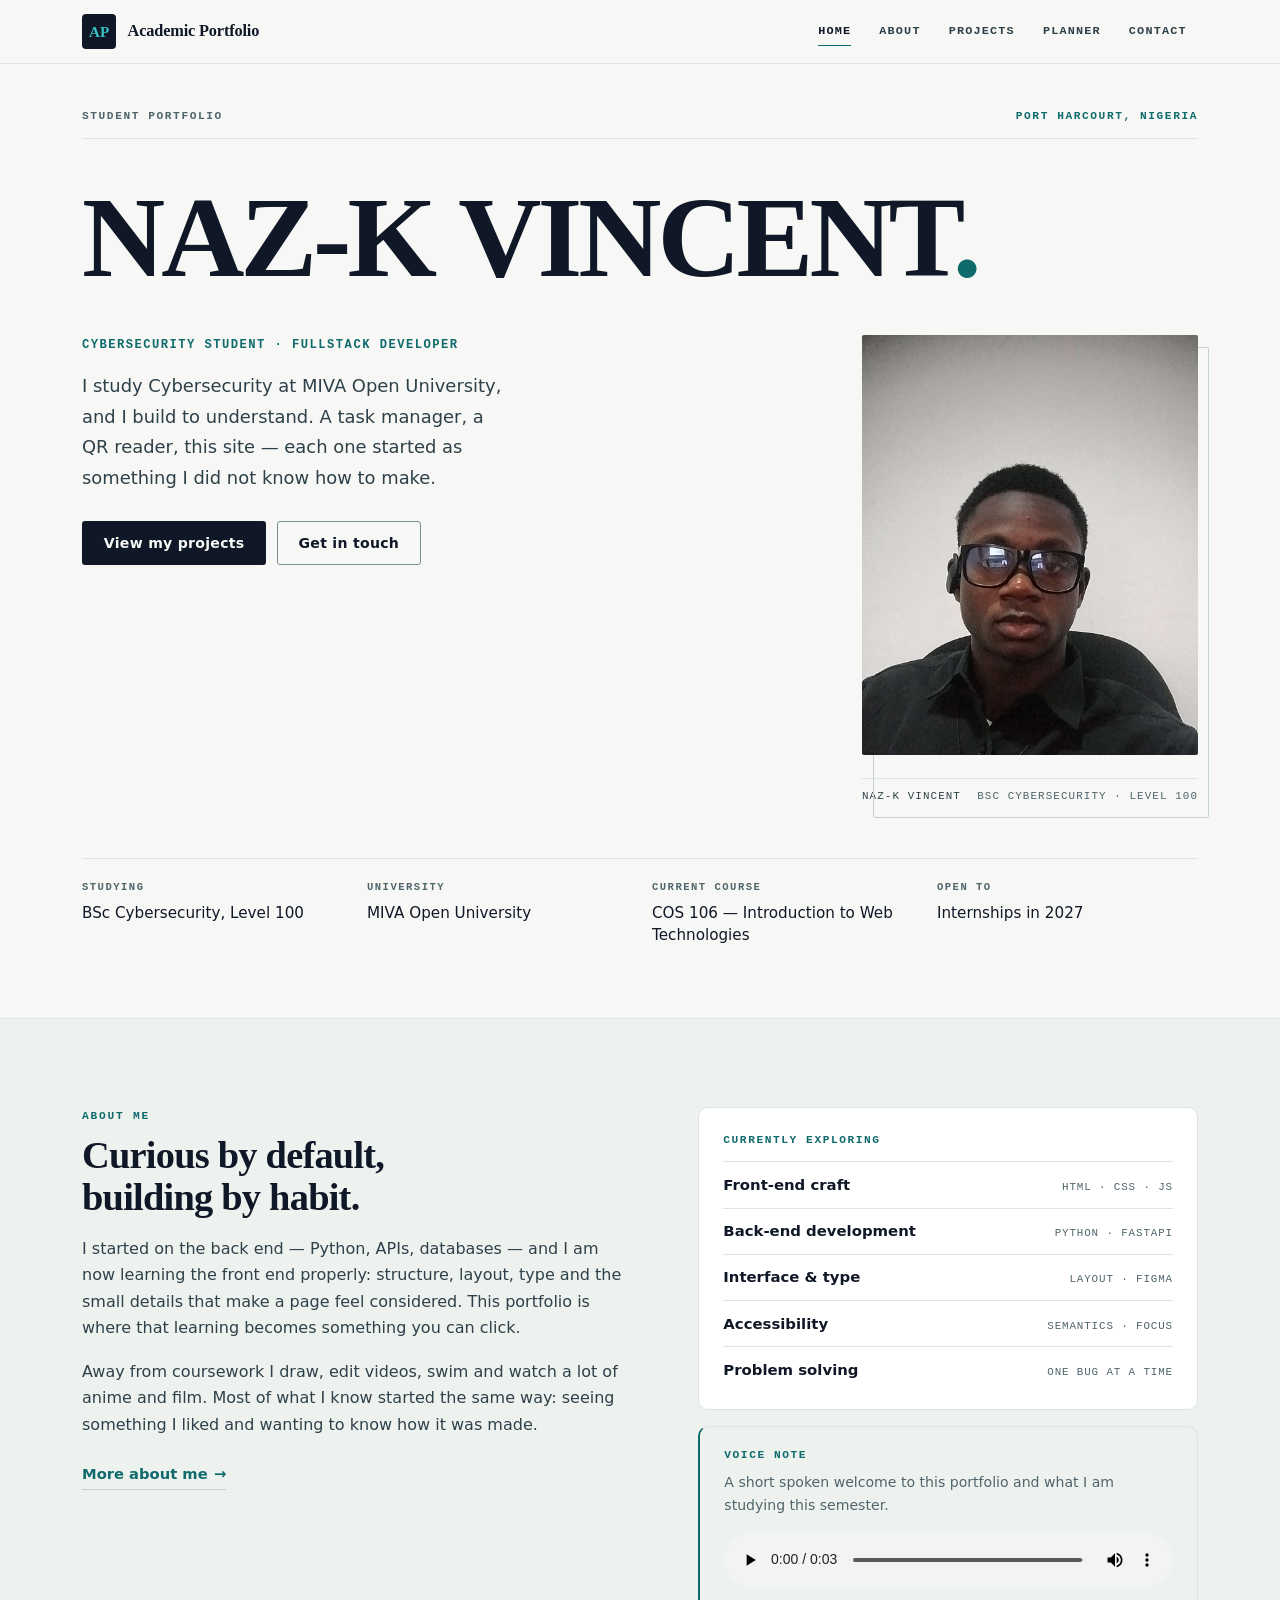
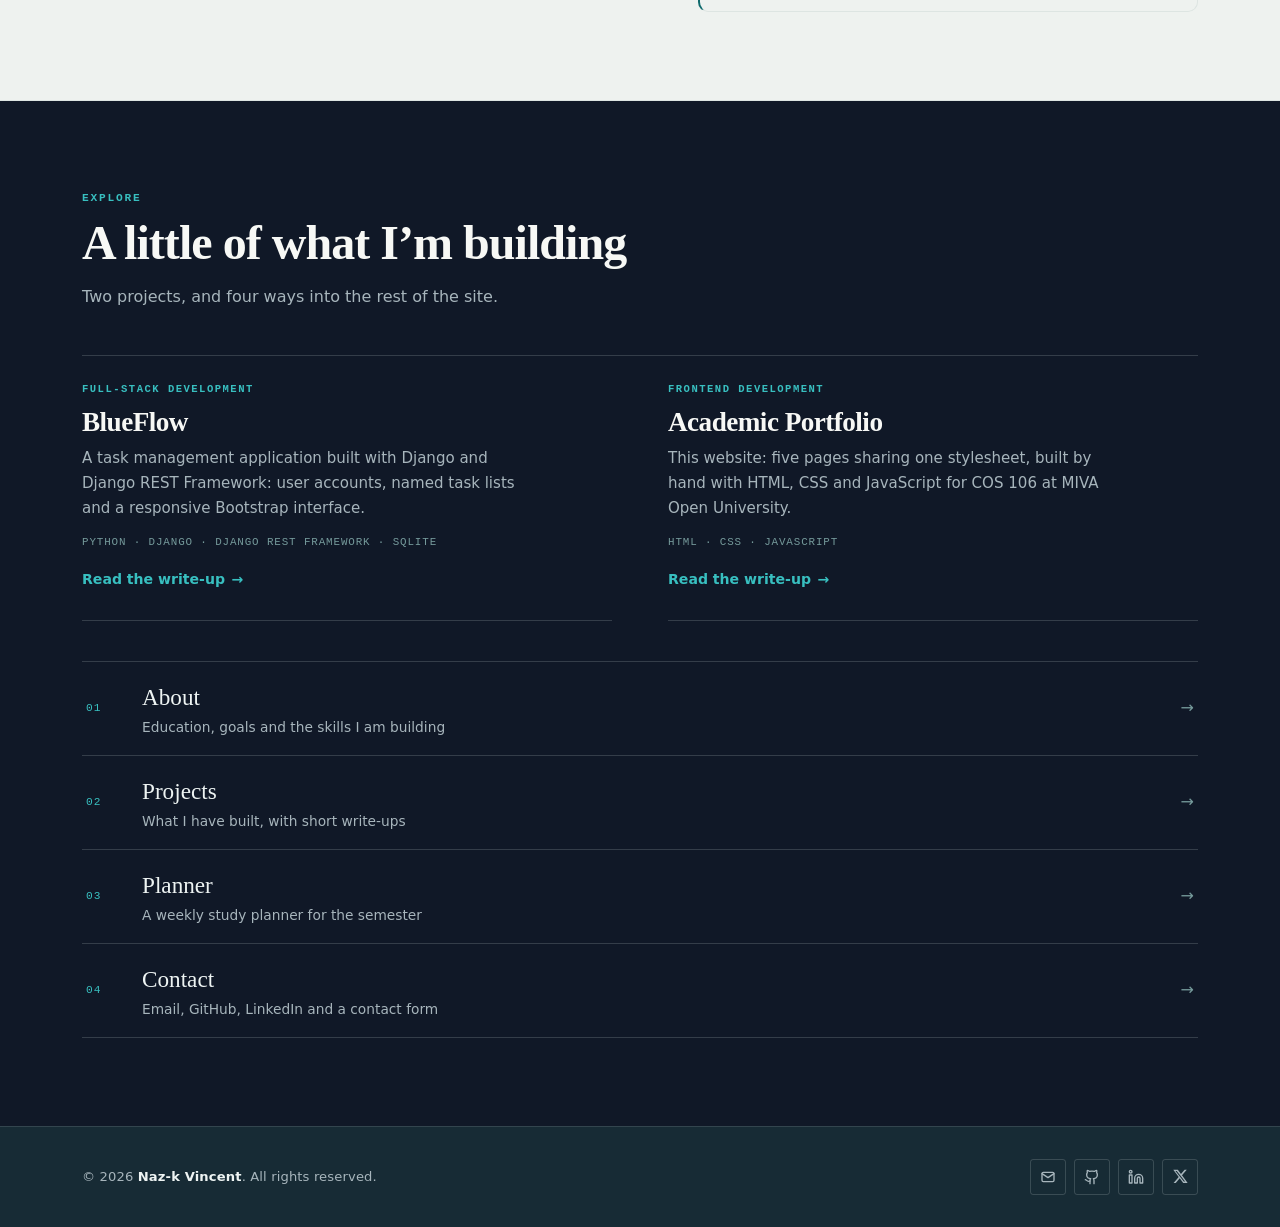
==== commit 9d15bcee: "Add social link to X profile in multiple pages and update CSS for responsive design - 15/11/2026" ====
--- a/index.html
+++ b/index.html
@@ -278,6 +278,14 @@
             </svg>
           </a>
         </li>
+        <li>
+          <a class="social-link" href="https://x.com/nazzy_17" target="_blank" rel="noopener noreferrer" aria-label="Visit my X profile">
+            <svg xmlns="http://www.w3.org/2000/svg" viewBox="0 0 24 24"  width="16"
+              height="16" fill="currentColor" aria-hidden="true">
+              <path d="M18.901 1.153h3.308l-7.227 8.26 8.502 11.434h-6.657l-5.214-6.817-5.967 6.817H2.336l7.73-8.835L1.91 1.153h6.826l4.713 6.231zM17.743 18.847h1.833L7.084 3.053H5.117z"/>
+            </svg>
+          </a>
+        </li>
       </ul>
     </div>
   </footer>
--- a/css/style.css
+++ b/css/style.css
@@ -2215,6 +2215,23 @@
   }
 }
 
+/* Large displays: widen the shared frame in measured steps so the full-width
+   sections stay balanced while text keeps its existing readable line limits. */
+@media (min-width: 1440px) {
+  :root {
+    --max-width: 1440px;
+    --gutter: 2.5rem;
+  }
+}
+
+@media (min-width: 2560px) {
+  :root {
+    --max-width: 1600px;
+    --gutter: 3rem;
+  }
+
+
+}
 /* Respect the visitor's operating system setting for less motion. */
 @media (prefers-reduced-motion: reduce) {
   html {
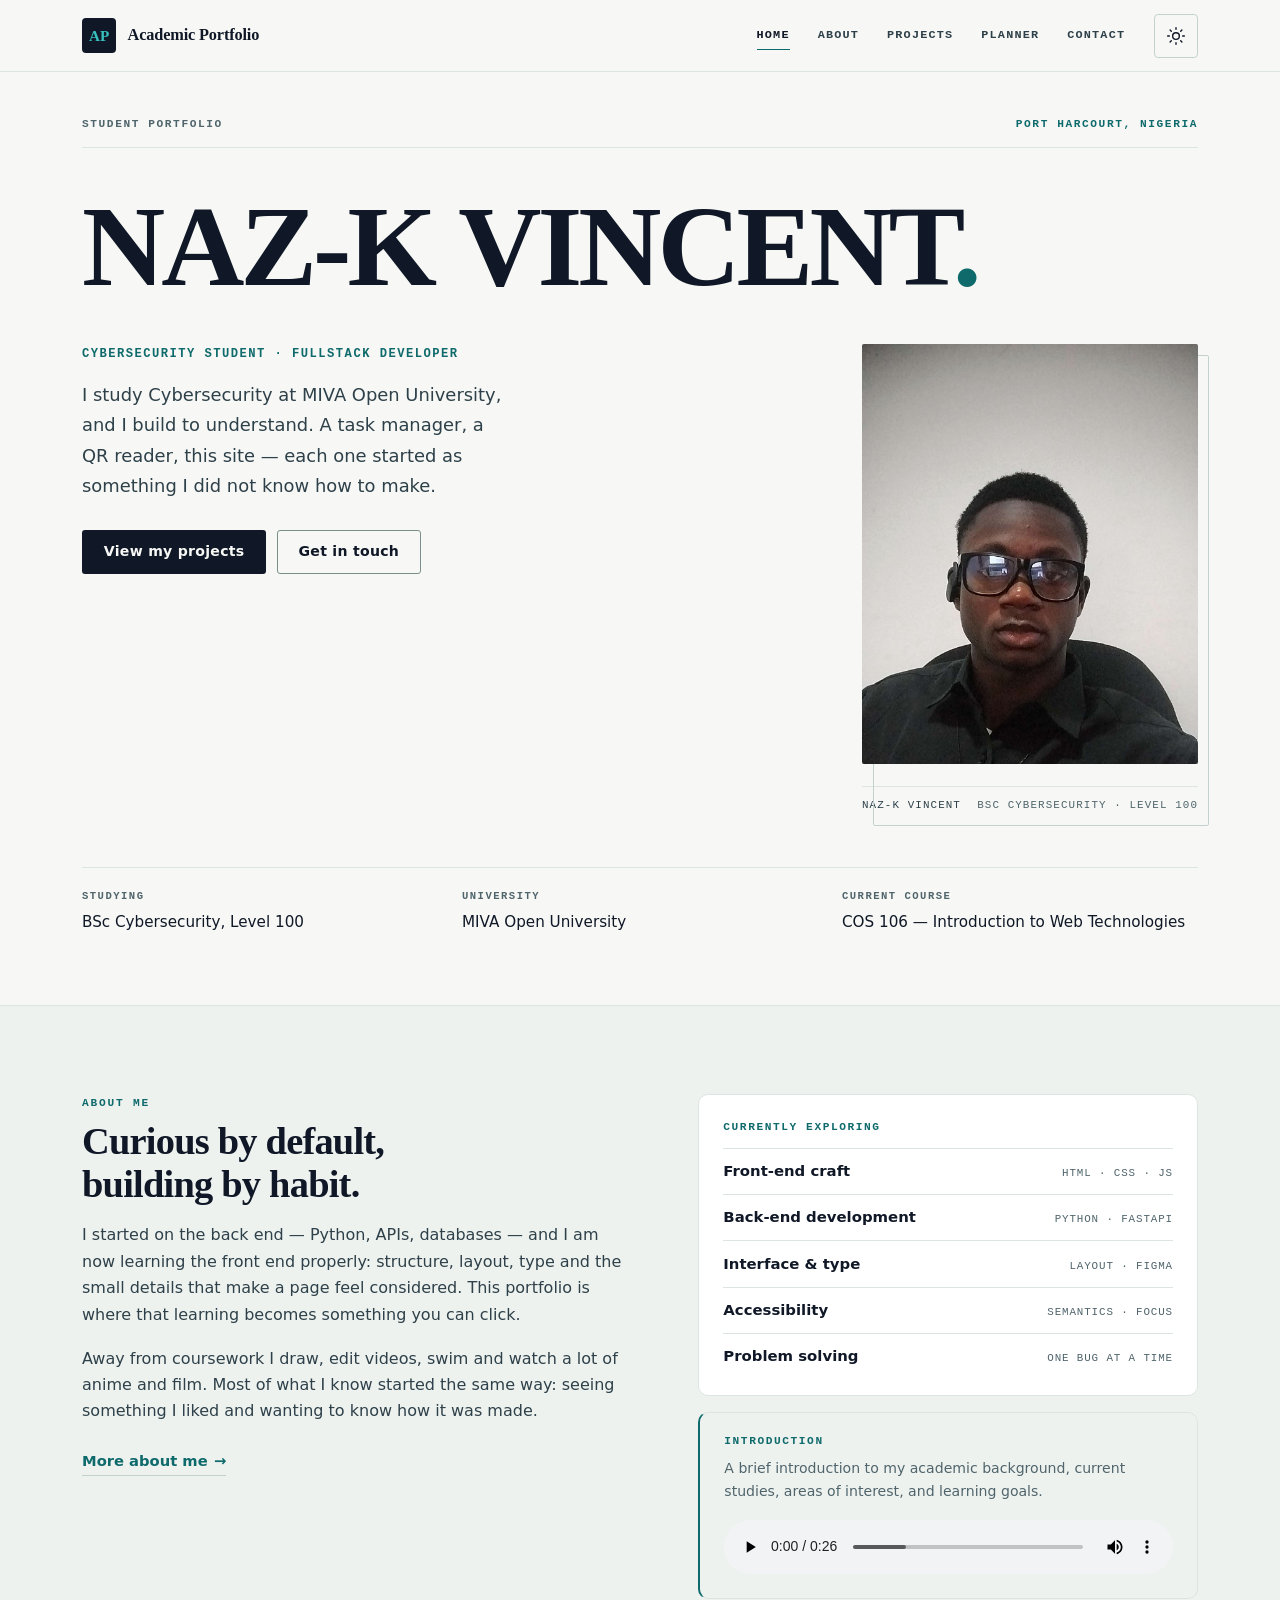
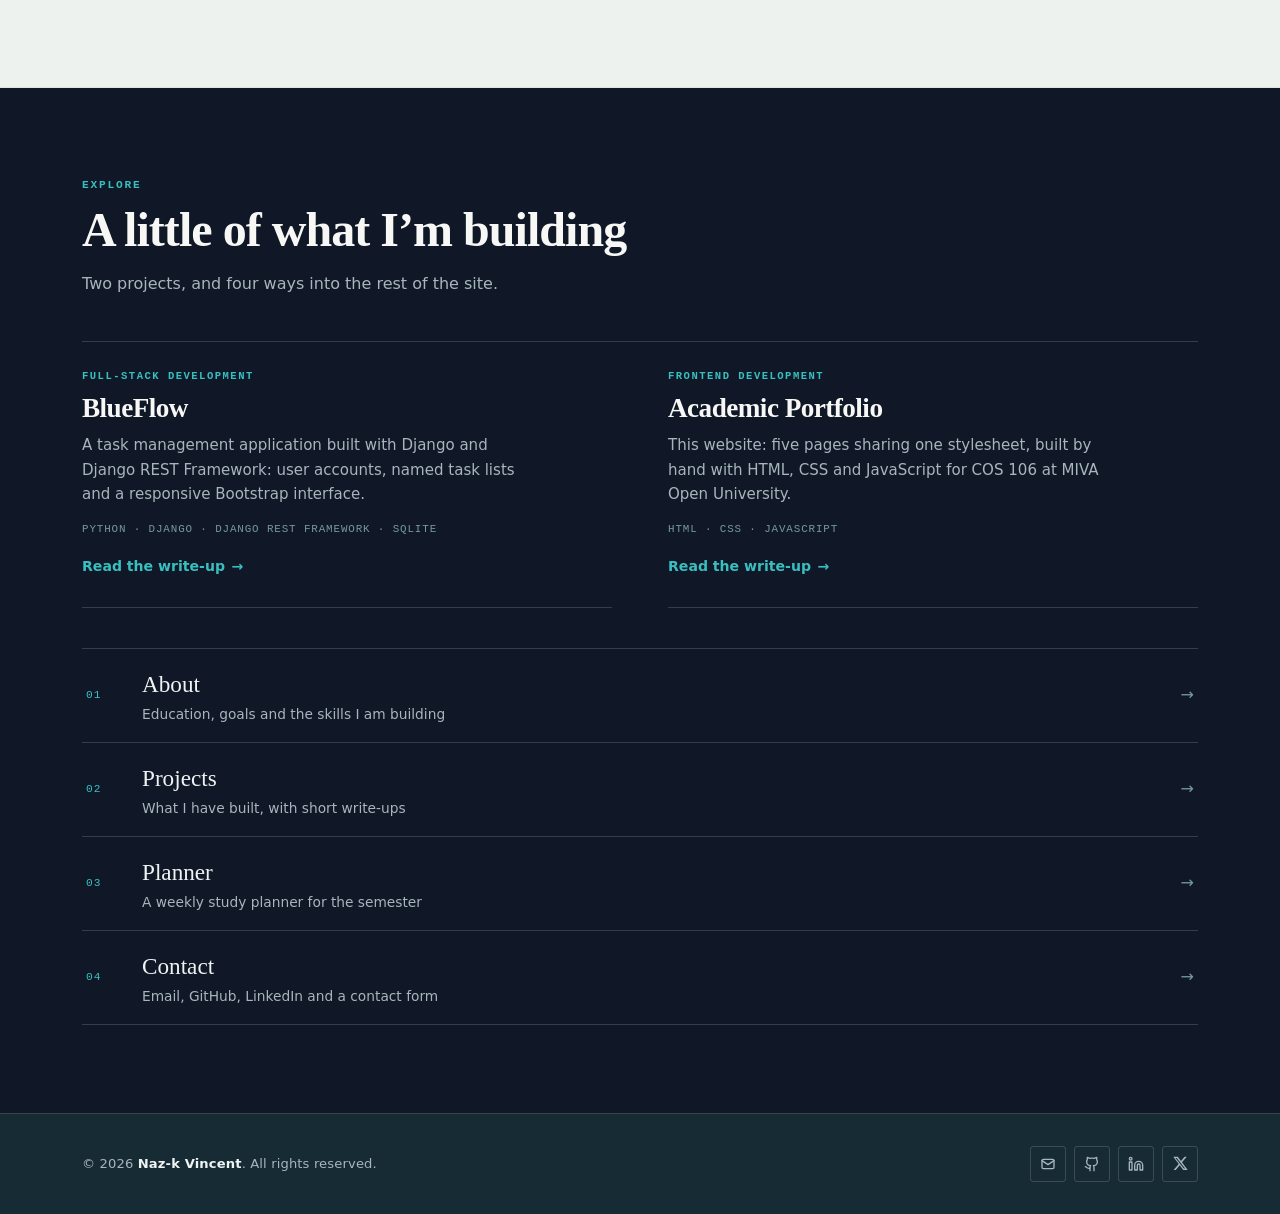
==== commit e4433a52: "Implement dark mode toggle feature and update theme styles across the portfolio - 15/11/2026" ====
--- a/index.html
+++ b/index.html
@@ -7,6 +7,7 @@
   <meta name="description" content="Student portfolio of Naz-k Vincent, Cybersecurity student at MIVA Open University: background, selected projects, COS 106 study planner and contact details.">
   <meta name="author" content="Naz-k Vincent">
   <meta name="theme-color" content="#f7f8f5">
+  <script src="js/theme.js"></script>
   <link rel="icon" href="images/favicon.svg" type="image/svg+xml">
   <link rel="stylesheet" href="css/style.css">
   <!-- If JavaScript is switched off the menu cannot be toggled, so show the
@@ -43,6 +44,10 @@
           <li><a class="nav-link" href="contact.html">Contact</a></li>
         </ul>
       </nav>
+      <button class="theme-toggle" type="button" aria-label="Switch to dark mode" title="Switch to dark mode">
+        <svg class="theme-icon theme-icon-sun" viewBox="0 0 24 24" aria-hidden="true"><circle cx="12" cy="12" r="4"/><path d="M12 2v2m0 16v2M4.93 4.93l1.42 1.42m11.3 11.3 1.42 1.42M2 12h2m16 0h2M4.93 19.07l1.42-1.42m11.3-11.3 1.42-1.42"/></svg>
+        <svg class="theme-icon theme-icon-moon" viewBox="0 0 24 24" aria-hidden="true"><path d="M20.5 15.5A8.5 8.5 0 0 1 8.5 3.5 8.5 8.5 0 1 0 20.5 15.5Z"/></svg>
+      </button>
     </div>
   </header>
 
@@ -98,10 +103,6 @@
           <div class="hero-fact">
             <dt>Current course</dt>
             <dd>COS 106 — Introduction to Web Technologies</dd>
-          </div>
-          <div class="hero-fact">
-            <dt>Open to</dt>
-            <dd>Internships in 2027</dd>
           </div>
         </dl>
       </div>
@@ -159,14 +160,14 @@
           </section>
 
           <section class="voice-note" aria-labelledby="voice-title">
-            <h3 class="mono-label voice-title" id="voice-title">Voice note</h3>
+            <h3 class="mono-label voice-title" id="voice-title">Introduction</h3>
             <p class="voice-text">
-              A short spoken welcome to this portfolio and what I am studying
-              this semester.
-            </p>
-            <audio class="audio-player" controls preload="metadata" src="media/welcome-intro.wav">
+                A brief introduction to my academic background, current studies,
+                areas of interest, and learning goals.
+            </p>
+            <audio class="audio-player" controls preload="metadata" src="media/welcome-intro.mp3">
               Your browser does not support the audio element.
-              <a href="media/welcome-intro.wav">Download the welcome audio</a> instead.
+              <a href="media/welcome-intro.mpe">Download the welcome audio</a> instead.
             </audio>
           </section>
         </div>
--- a/css/style.css
+++ b/css/style.css
@@ -65,6 +65,7 @@
   --accent-soft: #e2f1f0;
   --gold: #8a5a16;           /* small warm accent, readable on white */
   --gold-soft: #f6eedf;
+  --header-bg: rgba(247, 248, 245, 0.92);
 
   /* Type */
   --font-sans: "Segoe UI", system-ui, -apple-system, "Helvetica Neue", Arial, sans-serif;
@@ -84,6 +85,28 @@
   --section-gap: clamp(3rem, 7vw, 5.5rem);
 
   color-scheme: light;
+}
+
+/* Dark values retain the midnight and teal identity while softening contrast. */
+:root[data-theme="dark"] {
+  color-scheme: dark;
+  --bg: #111a22;
+  --bg-soft: #17242c;
+  --surface: #1c2b34;
+  --line: #30434a;
+  --line-strong: #536970;
+  --line-control: #8da2a5;
+  --ink: #eef4f3;
+  --ink-2: #d0dcda;
+  --muted: #aebfbd;
+  --accent: #68d0cd;
+  --accent-strong: #8de2dc;
+  --accent-soft: #203d42;
+  --gold: #e1b76d;
+  --gold-soft: #3c3328;
+  --header-bg: rgba(17, 26, 34, 0.94);
+  --shadow-sm: 0 1px 3px rgba(0, 0, 0, 0.22);
+  --shadow-md: 0 22px 44px -28px rgba(0, 0, 0, 0.72);
 }
 
 /* 2. Base reset and typography ------------------------------------------- */
@@ -238,7 +261,7 @@
   position: sticky;
   top: 0;
   z-index: 50;
-  background: rgba(247, 248, 245, 0.92);
+  background: var(--header-bg);
   border-bottom: 1px solid var(--line);
   -webkit-backdrop-filter: blur(10px);
   backdrop-filter: blur(10px);
@@ -265,6 +288,10 @@
   text-decoration: none;
   white-space: nowrap;
 }
+.brand { order: 1; margin-right: auto; }
+.theme-toggle { order: 2; }
+.nav-toggle { order: 3; }
+.primary-nav { order: 4; }
 
 /* The monogram: a dark tile with a bright teal AP, the one piece of the old
    identity that survived the redesign. */
@@ -341,6 +368,27 @@
   border-top: 1px solid var(--line);
   margin-top: 0.35rem;
 }
+
+.theme-toggle {
+  display: inline-grid;
+  flex: 0 0 auto;
+  place-items: center;
+  width: 2.75rem;
+  height: 2.75rem;
+  padding: 0;
+  border: 1px solid var(--line-strong);
+  border-radius: 4px;
+  background: transparent;
+  color: var(--ink);
+  cursor: pointer;
+  transition: border-color 0.2s ease, background-color 0.2s ease, color 0.2s ease;
+}
+
+.theme-toggle:hover { border-color: var(--accent); background: var(--bg-soft); color: var(--accent); }
+.theme-icon { width: 1.25rem; height: 1.25rem; fill: none; stroke: currentColor; stroke-width: 1.7; stroke-linecap: round; stroke-linejoin: round; }
+.theme-icon-moon { display: none; }
+:root[data-theme="dark"] .theme-icon-sun { display: none; }
+:root[data-theme="dark"] .theme-icon-moon { display: block; }
 
 .primary-nav.is-open {
   display: block;
@@ -2132,6 +2180,12 @@
     display: none;
   }
 
+  .brand { margin-right: auto; }
+
+  .primary-nav { order: 2; }
+
+  .theme-toggle { order: 3; margin-left: 0.35rem; }
+
   .primary-nav {
     display: block;
     flex-basis: auto;
@@ -2247,3 +2301,25 @@
     transition-duration: 0.001ms !important;
   }
 }
+
+/* Fixed light surfaces and validation states also follow the active theme. */
+:root[data-theme="dark"] .skill-card,
+:root[data-theme="dark"] .hobby-card,
+:root[data-theme="dark"] .project-card,
+:root[data-theme="dark"] .project-dialog,
+:root[data-theme="dark"] .project-dialog-close,
+:root[data-theme="dark"] .field-input { background-color: var(--surface); color: var(--ink); }
+:root[data-theme="dark"] .field-input[aria-invalid="true"],
+:root[data-theme="dark"] .form-status.is-error { border-color: #b96d67; background: #3b292b; color: #ffd9d4; }
+:root[data-theme="dark"] .form-status.is-success { border-color: #629b76; background: #20372c; color: #c3f0d0; }
+:root[data-theme="dark"] .field-error { color: #ffb5ad; }
+:root[data-theme="dark"] .about-highlight { background-color: var(--bg-soft); }
+:root[data-theme="dark"] .table-scroll,
+:root[data-theme="dark"] .goal-list li,
+:root[data-theme="dark"] .filter-btn,
+:root[data-theme="dark"] .project-dialog-close { background-color: var(--surface); }
+:root[data-theme="dark"] .courses-table tbody tr:hover { background: #24363d; }
+:root[data-theme="dark"] .status-done { background: #20372c; color: #c3f0d0; }
+:root[data-theme="dark"] .status-next { color: #f1cf91; }
+:root[data-theme="dark"] .task-delete:hover { border-color: #b96d67; background: #3b292b; color: #ffd9d4; }
+:root[data-theme="dark"] .primary-nav { border-color: var(--line); }
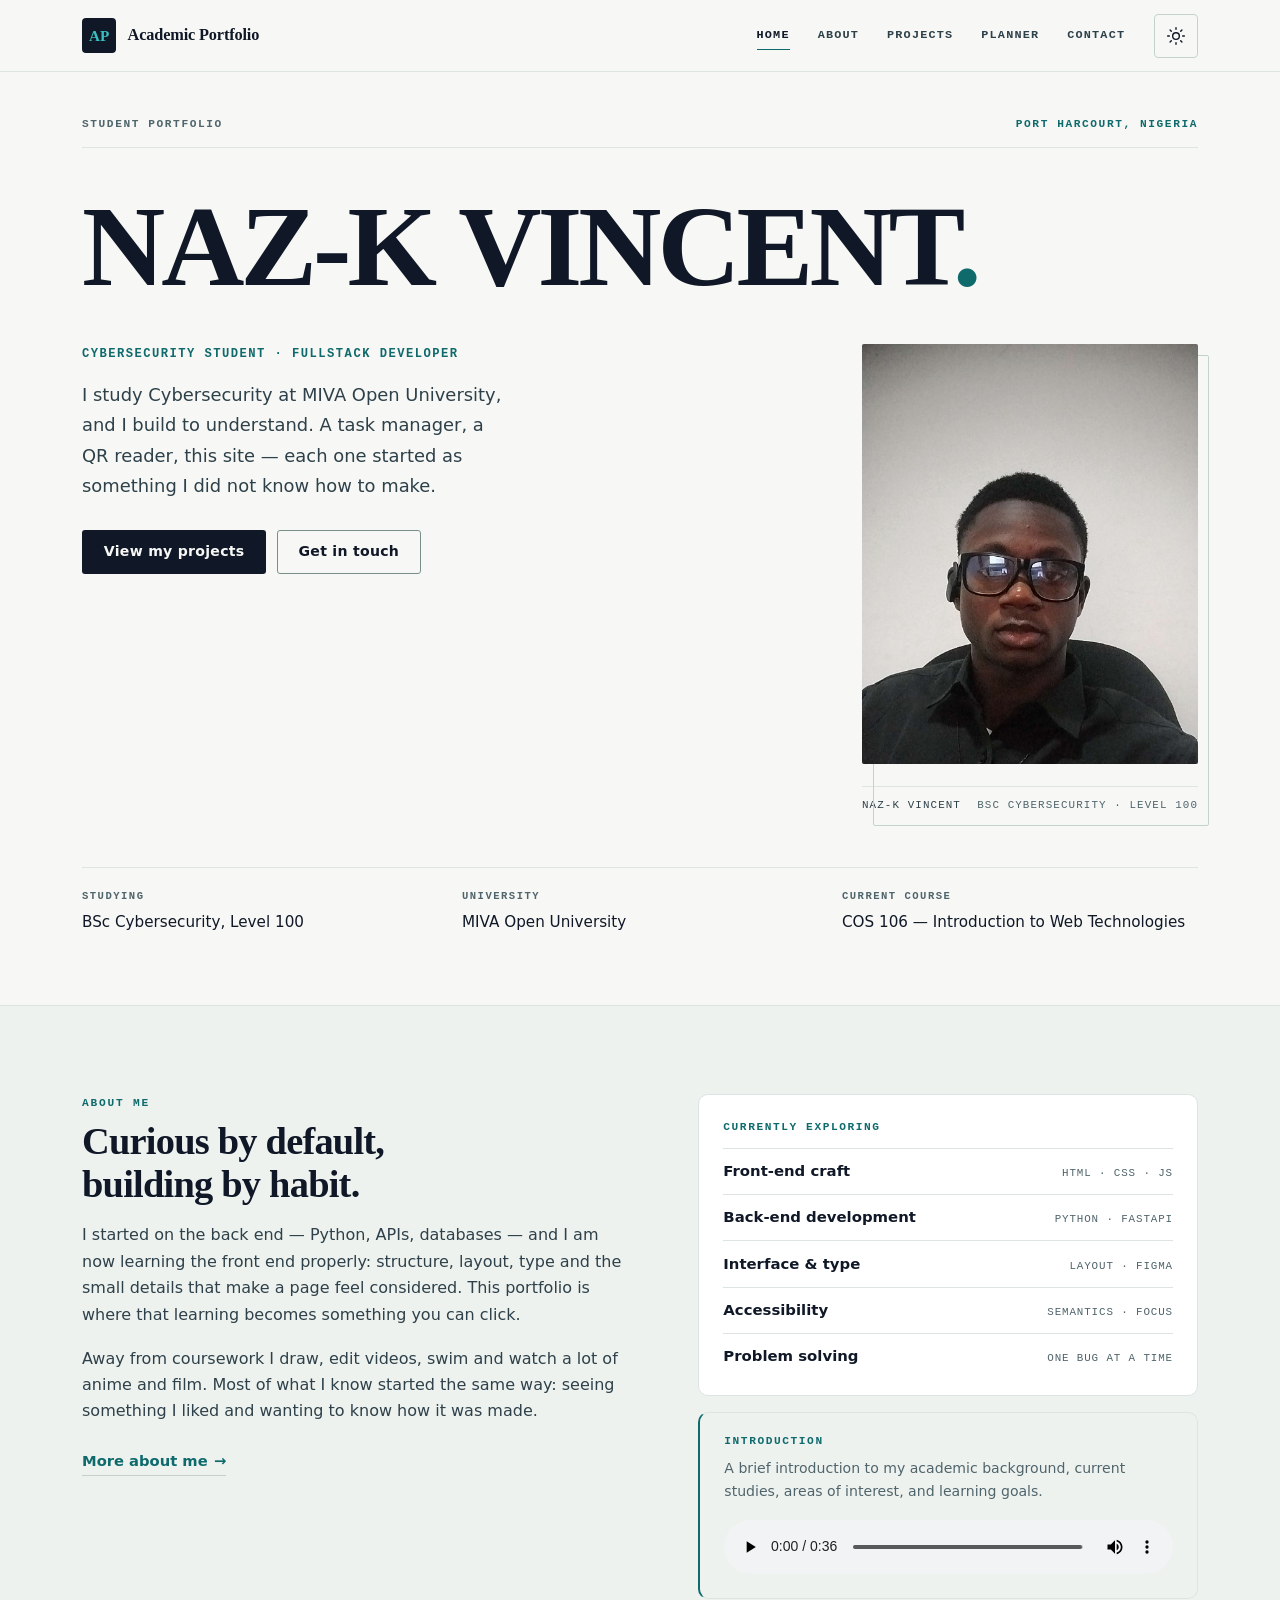
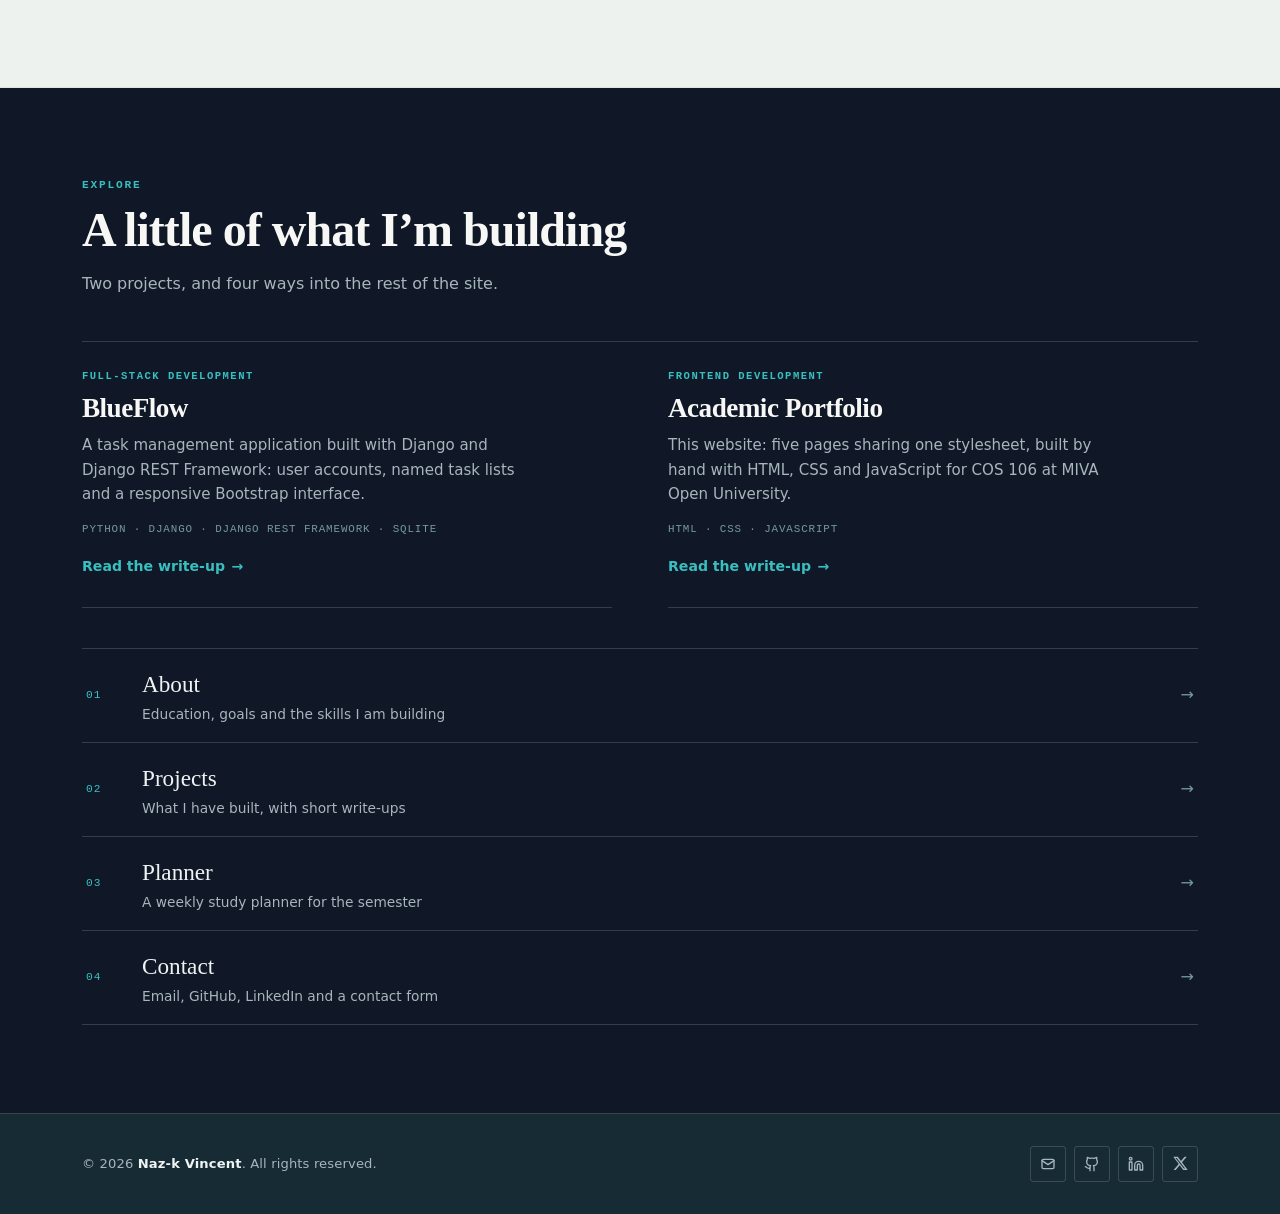
==== commit 94c8e1cc: "Fix audio download link in index.html to use the correct file extension - 16/11/2026" ====
--- a/index.html
+++ b/index.html
@@ -167,7 +167,7 @@
             </p>
             <audio class="audio-player" controls preload="metadata" src="media/welcome-intro.mp3">
               Your browser does not support the audio element.
-              <a href="media/welcome-intro.mpe">Download the welcome audio</a> instead.
+              <a href="media/welcome-intro.mp3">Download the welcome audio</a> instead.
             </audio>
           </section>
         </div>
--- a/css/style.css
+++ b/css/style.css
@@ -389,6 +389,7 @@
 .theme-icon-moon { display: none; }
 :root[data-theme="dark"] .theme-icon-sun { display: none; }
 :root[data-theme="dark"] .theme-icon-moon { display: block; }
+:root[data-theme="dark"] .brand-mark { border: 1px solid rgb(255 255 255 / 55%) }
 
 .primary-nav.is-open {
   display: block;
